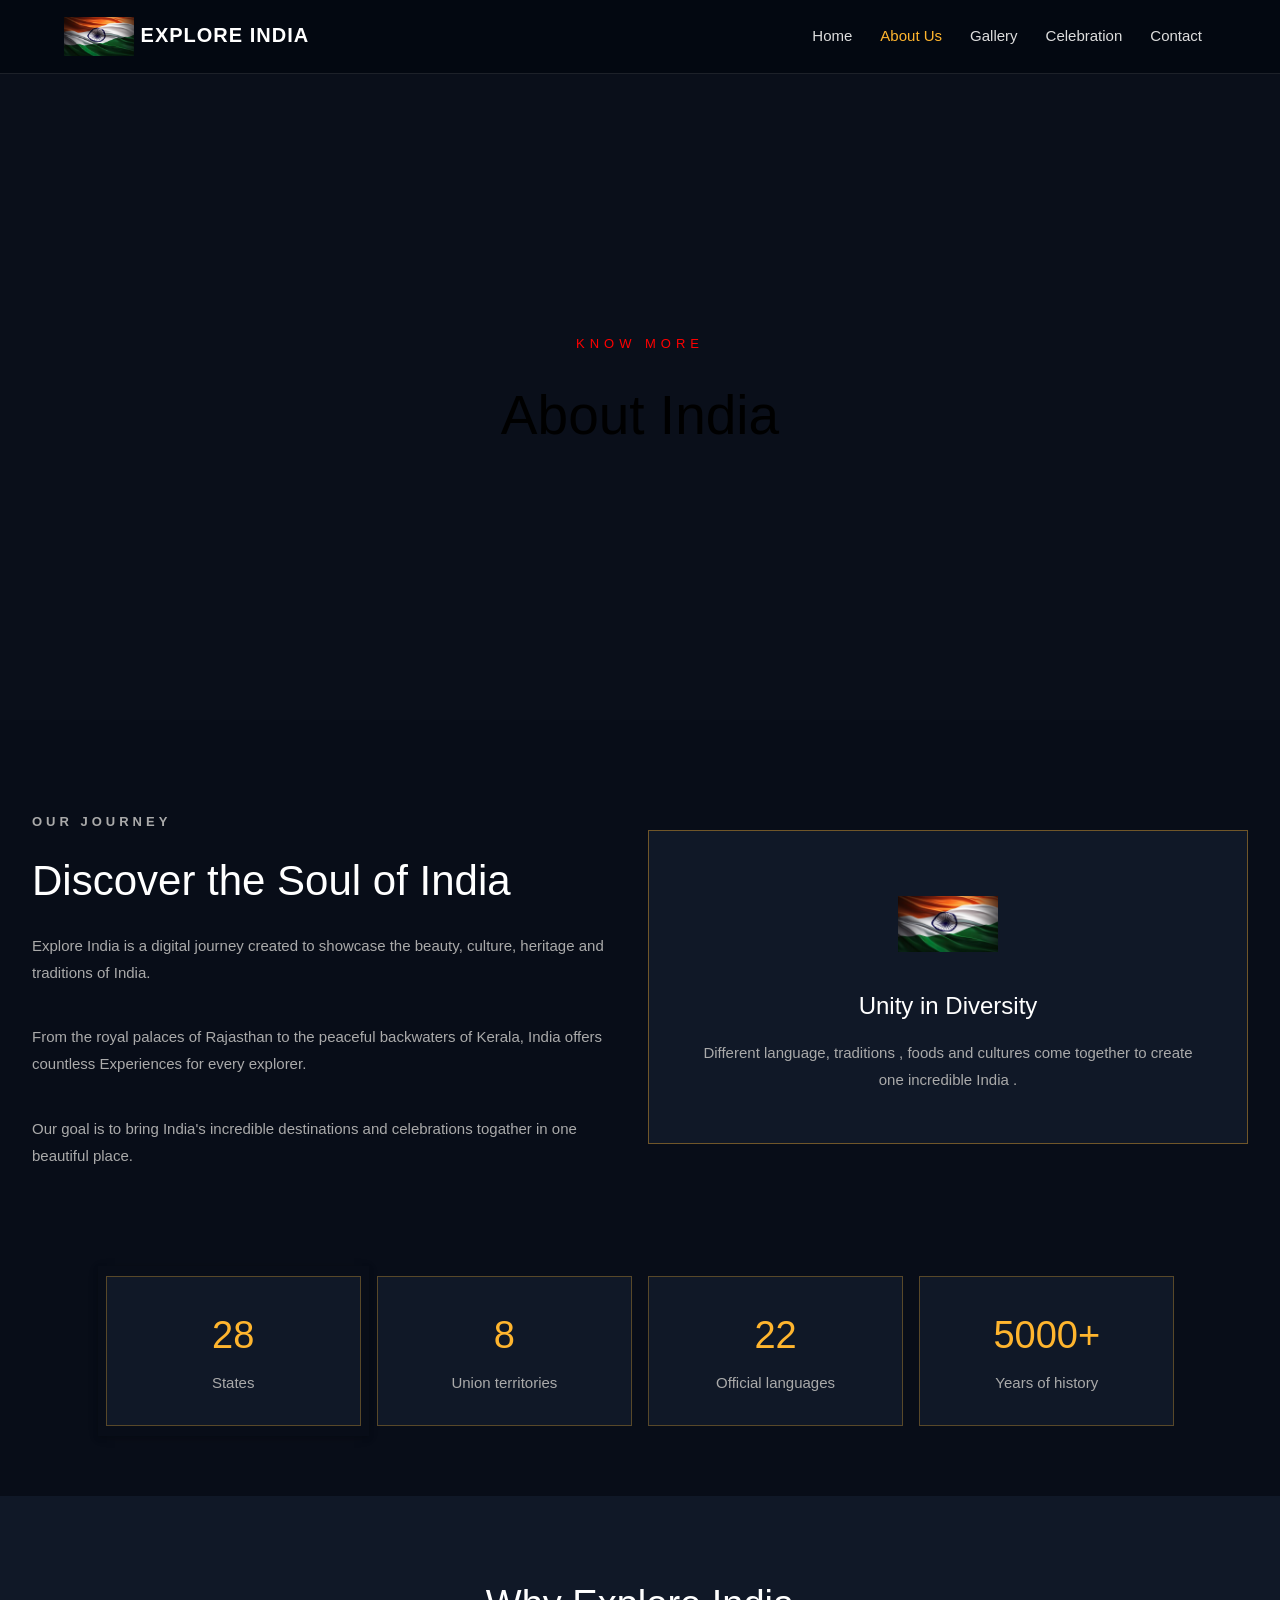
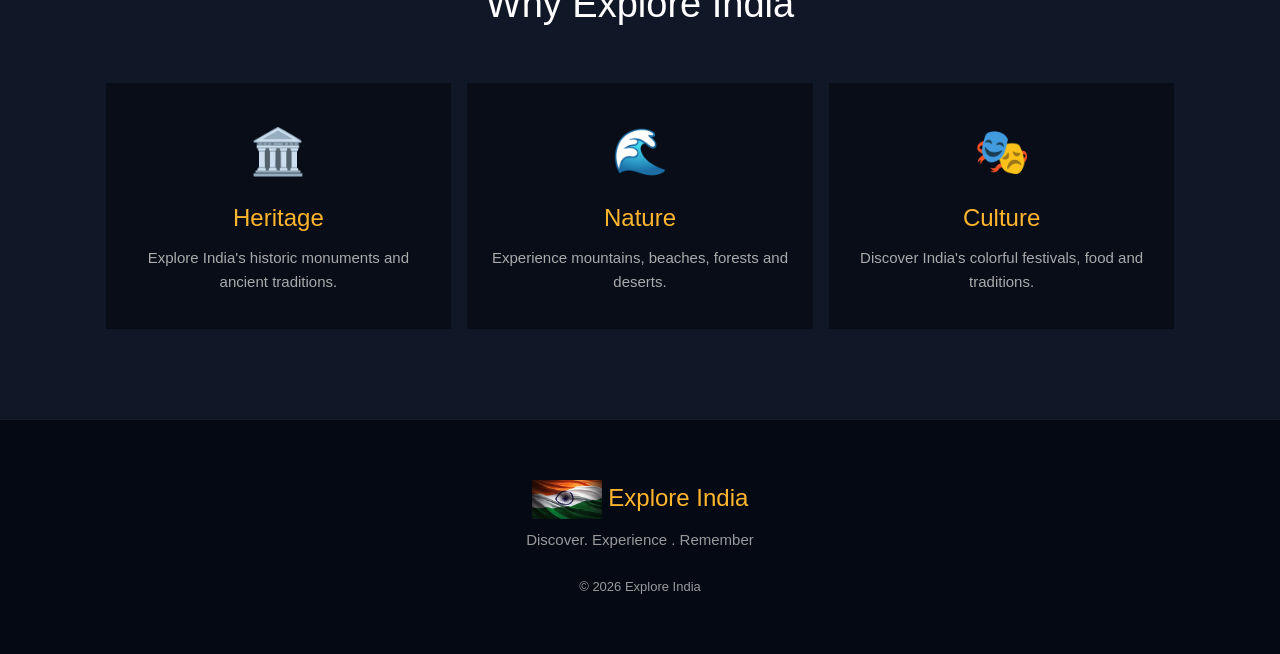
==== about.html @ f3ab79e9 "Add files via upload" ====
<!DOCTYPE html>
<html lang="en">
<head>
    <meta charset="UTF-8">
    <meta name="viewport" content="width=device-width, initial-scale=1.0">
    <title>Explore India</title>
    <link rel="stylesheet" href="style.css">
    <link rel="stylesheet" href="W3.css">
</head>


<body>

          <!---NAVBAR-->

          <nav class="navbar">
             <div class="logo"><img src=flag.jpg width="70px"> EXPLORE INDIA </div>

             <div class="nav-links">
                 <a href="index.html">Home</a>
                  <a href="about.html" class="active">About Us</a>
                   <a href="gallery.html">Gallery</a>
                    <a href="celebration.html">Celebration</a>
                     <a href="contact.html">Contact</a>
             </div>

        </nav>
        
           <!---PAGE-HEADER-->

           <section class="page-header">

            <video autoplay muted loop playsinline class="bg-video">
                <source src="https://res.cloudinary.com/nxivxf77/video/upload/v1793941338/tajmahal2.mp4">
            
            </video>

            <div class="header-overlay"></div>

            <p>
                KNOW MORE
            </p>

            <h1>
                About India
            </h1>
           </section>
           <br>
           <br>
           <br>
           <br>

           <!----ABOUT-->

<section class="about-section w3-container">
        <div class="w3-row-padding">
            <div class="w3-half">
                <p class="section-small">
                    OUR JOURNEY 
                           </p>
                        
                       <h2>
                        Discover the Soul of India
                       </h2>    

                       <p>
                        Explore India is a digital journey created to 
                        showcase the beauty, culture, heritage and
                        traditions of India.  
                       </p><br>

                       <p>
                        From the royal palaces of Rajasthan to the 
                        peaceful backwaters of Kerala, India offers 
                        countless Experiences for every explorer.
                       </p><br>
                           

                       <p>
                        Our goal is to bring India's incredible 
                        destinations and celebrations togather in 
                        one beautiful place. 
                       </p><br>


            </div>


            <div class="w3-half">

                <div class="about-box">

                    <div class="about-icon"></div>
               

                <h3>
                   <img src=flag.jpg width="100px"><br><br>
                    Unity in Diversity
                </h3>

                <p>
                    Different language, traditions , foods
                    and cultures come together to create
                    one incredible India . 
                </p>
            </div>
        </div>
     </div>
</section>



                     <!--statistics-->

<section class="stats-section">

    <div class="w3-row-padding">

        <div class="w3-quarter w3-card">

            <div class="stat-card">
                <h3>28</h3>
                <p>States</p>
            </div>
        </div>

        <div class="w3-quarter">

            <div class="stat-card">
                <h3>8</h3>
                <p>Union territories</p>
             </div>
            </div>
            
         <div class="w3-quarter">
            
            <div class="stat-card">
                <h3>22</h3>
                <p>Official languages</p>
             </div>
           </div>
           
           <div class="w3-quarter">

            <div class="stat-card">
                <h3>5000+</h3>
                <p>Years of history</p>
             </div>
                </div>
                   </div>
</section>

                   <!---FEATURES-->
    


     <section class="features">

        <h2>
            Why Explore India
        </h2>
  
         <div class="w3-row-padding">

            <div class="w3-third">

                <div class="feature-card">

                    <span> 🏛️ </span>

                    <h3>
						 Heritage
                    </h3>

                    <p>
                        Explore India's historic monuments 
                        and ancient traditions.
                    </p>
                </div>
            </div>

            <div class="w3-third">
                <div class="feature-card">

                    <span>🌊 </span>

                    <h3>
                        Nature
                    </h3>

                    <p>
                        Experience mountains, beaches,
                        forests and deserts.
                    </p>
                </div>
            </div>


            <div class="w3-third">

                <div class="feature-card">

                    <span> 🎭 </span>

                    <h3>
                        Culture
                    </h3>

                    <p>
                        Discover India's colorful festivals, 
                        food and traditions.
                    </p>
                </div>
            </div>
         </div>


     </section>

        <!---FOOTER-->

        <footer>

            <h3><img src=flag.jpg width="70px">
                 Explore India </h3>

            <p>
                Discover. Experience . Remember
            </p>

             <p class="copyright">
                    © 2026 Explore India
                  </p>
        </footer>

</body>
</html>
---- style.css ----
-* { 
    box-sizing: border-box; 
} 
 
html { 
    scroll-behavior: smooth; 
} 
 
body { 
    margin: 0; 
    font-family: Arial, sans-serif; 
    background: #080d18; 
    color: white; 
} 
 
 
/* ========================= 
   NAVBAR 
========================= */ 
 
.navbar { 
    position: fixed; 
    top: 0; 
    left: 0; 
    width: 100%; 
    z-index: 9999; 
 
    min-height: 70px; 
    background: rgba(4, 9, 18, 0.98); 
    display: flex; 
    align-items: center; 
    justify-content: space-between; 
    padding: 0 5%; 
    border-bottom: 1px solid rgba(255,255,255,0.1); 
} 
 
body { 
    padding-top: 70px; 
} 
 
.logo { 
    font-size: 20px; 
    font-weight: bold; 
    letter-spacing: 1px; 
} 
 
.nav-links { 
    display: flex; 
    flex-wrap: wrap; 
    overflow-x: auto; 
} 
 
.nav-links a { 
    color: #ddd; 
    text-decoration: none; 
    padding: 25px 14px; 
    white-space: nowrap; 
    transition: 0.3s; 
} 
 
.nav-links a:hover, 
.nav-links a.active { 
    color: #ffb52e; 
} 
 
 
/* ========================= 
   HERO 
========================= */ 
 
.hero { 
    min-height: 650px; 
 
    display: flex; 
    align-items: center; 
 
    padding: 60px 8%; 
 
    position: relative; 
    overflow: hidden; 
} 
 
.bg-video { 
    position: absolute; 
    top: 0; 
    left: 0; 
    width: 100%; 
    height: 100%; 
    object-fit: cover; 
    z-index: 0; 
} 
 
.video-overlay { 
    position: absolute; 
    inset: 0; 
    background: 
    linear-gradient( 
        90deg, 
        rgba(0,0,0,0.6), 
        rgba(0,0,0,0.6), 
        rgba(0,0,0,0.6) 
    ); 
    z-index: 1; 
} 
 
.hero-content { 
    max-width: 650px; 
    position: relative; 
    z-index: 2; 
} 
 
.small-title, 
.section-small { 
    color: #ffb52e; 
    letter-spacing: 4px; 
    font-size: 13px; 
    font-weight: bold; 
    margin: 0 0 10px; 
} 
 
.hero h1 { 
    font-size: 80px; 
    line-height: 0.9; 
    margin: 20px 0 25px; 
    letter-spacing: 5px; 
    text-shadow: 2px 2px 8px rgba(0,0,0,0.9); 
} 
 
.hero h1 span { 
    color: #ffb52e; 
} 
 
.hero-content > p:not(.small-title) { 
    color: #eee; 
    font-size: 18px; 
    line-height: 1.7; 
    margin: 0 0 10px; 
    text-shadow: 1px 1px 5px rgba(0,0,0,0.9); 
} 
 
.explore-btn { 
    display: inline-block; 
    margin-top: 20px; 
    padding: 15px 28px; 
    background: #ffb52e; 
    color: #111; 
    text-decoration: none; 
    font-weight: bold; 
    transition: 0.3s; 
} 
 
.explore-btn:hover { 
    background: white; 
    transform: translateY(-3px); 
} 
 
 
/* ========================= 
   INTRO 
========================= */ 
 
.intro { 
    text-align: center; 
    padding: 90px 10% 50px; 
} 
 
.intro h2 { 
    font-size: 42px; 
    margin: 15px 0 20px; 
} 
 
.intro-text { 
    max-width: 700px; 
    margin: 0 auto; 
    color: #aaa; 
    line-height: 1.8; 
} 
 
 
/* ========================= 
   INTRO HIGHLIGHTS 
========================= */ 
 
.intro-highlights { 
    display: flex; 
    justify-content: center; 
    gap: 40px; 
    margin-top: 40px; 
    flex-wrap: wrap; 
} 
 
.intro-item { 
    text-align: center; 
} 
 
.intro-item span { 
    font-size: 36px; 
    display: block; 
    margin-bottom: 8px; 
} 
 
.intro-item h4 { 
    margin: 0; 
    color: #ffb52e; 
    font-size: 16px; 
    letter-spacing: 1px; 
} 
 
 
/* ========================= 
   HOME CARDS 
========================= */ 
 
.destination-section { 
    padding: 20px 6% 80px; 
} 
 
.place-card { 
    height: 350px; 
    margin: 15px 0; 
 
    display: flex; 
    align-items: flex-end; 
 
    padding: 25px; 
 
    position: relative; 
    overflow: hidden; 
} 
 
.card-video { 
    position: absolute; 
    top: 0; 
    left: 0; 
    width: 100%; 
    height: 100%; 
    object-fit: cover; 
    z-index: 0; 
} 
 
.place-card::after { 
    content: ""; 
 
    position: absolute; 
    inset: 0; 
 
    background: 
    linear-gradient( 
        transparent, 
        rgba(0,0,0,0.6) 
    ); 
 
    z-index: 1; 
} 
 
.place-card > div { 
    position: relative; 
    z-index: 2; 
} 
 
.place-card h3 { 
    font-size: 30px; 
    margin: 0; 
} 
 
.place-card p { 
    color: #ddd; 
    margin: 5px 0 0; 
} 
 
 
/* HOME VIDEOS */ 
 
 
/* ========================= 
   QUOTE 
========================= */ 
 
.quote-section { 
    padding: 100px 20px; 
    text-align: center; 
    background: #111827; 
} 
 
.quote-section h2 { 
    font-size: 32px; 
    line-height: 1.5; 
    margin: 0; 
} 
 
 
/* ========================= 
   PAGE HEADER 
========================= */ 
 
.page-header { 
    min-height: 650px; 
 
    display: flex; 
    flex-direction: column; 
    justify-content: center; 
    align-items: center; 
 
    text-align: center; 
 
    position: relative; 
    overflow: hidden; 
 
    background: #0a0f1a; 
} 
 
.page-header .bg-video { 
    position: absolute; 
    top: 0; 
    left: 0; 
    width: 100%; 
    height: 100%; 
    object-fit: cover; 
    z-index: 0; 
} 
 
.page-header .header-overlay { 
    position: absolute; 
    inset: 0; 
    background: 
    linear-gradient( 
        rgba(0,0,0,0.6), 
        rgba(0,0,0,0.6),  
    ); 
    z-index: 1; 
} 
 
.page-header p, 
.page-header h1 { 
    position: relative; 
    z-index: 2; 
} 
 
.page-header p { 
    color:red; 
    letter-spacing: 5px; 
    font-size: 13px; 
    margin: 0 0 10px; 
} 
 
.page-header h1 { 
    font-size: 55px; 
    margin: 10px 0 0; 
    color:black; 
} 
 
 
/* ========================= 
   ABOUT 
========================= */ 
 
.about-section { 
    padding: 90px 8%; 
} 
 
.about-section h2 { 
    font-size: 42px; 
    margin: 15px 0 20px; 
} 
 
.about-section p { 
    color: #aaa; 
    line-height: 1.8; 
    margin: 0 0 15px; 
} 
 
.about-box { 
    padding: 50px; 
    margin: 20px 0; 
    text-align: center; 
 
    border: 1px solid rgba(255,181,46,0.4); 
    background:#101827 ;
    
    font: size 16px;
   
} 
 
.about-icon { 
    font-size: 70px; 
    margin-bottom: 15px; 
} 
 
.about-box h3 { 
    margin: 0 0 15px; 
} 
 
.about-box p { 
    margin: 0; 
} 
 
.features { 
    background: #101827; 
    padding: 80px 7%; 
    text-align: center; 
} 
 
.features h2 { 
    font-size: 38px; 
    margin: 0 0 40px; 
} 
 
.feature-card { 
    padding: 35px 20px; 
    margin: 10px 0; 
 
    background: #080d18; 
 
    min-height: 220px; 
} 
 
.feature-card span { 
    font-size: 45px; 
} 
 
.feature-card h3 { 
    color: #ffb52e; 
    margin: 15px 0 10px; 
} 
 
.feature-card p { 
    color: #aaa; 
    line-height: 1.6; 
    margin: 0; 
} 
 
 
/* ========================= 
   GALLERY 
========================= */ 
 
.gallery-section { 
    padding: 70px 7%;
} 
 
.gallery-title { 
    text-align: center; 
    font-size: 42px; 
    margin-bottom: 40px; 
} 
 
.center { 
    text-align: center; 
} 
 
.gallery-card { 
    height: 340px; 
 
    margin: 15px 20px+; 
 
    position: relative; 
 
    display: flex; 
    align-items: flex-end; 
 
    padding: 25px; 
 
    overflow: hidden; 
 
    transition: 0.4s; 
} 
 
.gallery-card:hover { 
    transform: translateY(-8px); 
} 
 
.card-video { 
    position: absolute; 
    top: 0; 
    left: 0; 
    width: 100%; 
    height: 100%; 
    object-fit: cover; 
    z-index: 0; 
} 
 
.gallery-card::after { 
    content: ""; 
 
    position: absolute; 
    inset: 0; 
 
    background: 
    linear-gradient( 
        transparent 35%, 
        rgba(0,0,0,0.9) 
    ); 
 
    z-index: 1; 
} 
 
.gallery-card:hover::after { 
    background: 
    linear-gradient( 
        transparent 20%, 
        rgba(0,0,0,0.95) 
    ); 
} 
 
.gallery-text { 
    position: relative; 
    z-index: 2; 
} 
 
.gallery-text h2 { 
    margin: 0; 
    font-size: 25px; 
} 
 
.gallery-text p { 
    color: #ddd; 
    margin: 5px 0 0; 
} 
 
 
/* ========================= 
   CELEBRATION 
========================= */ 
 
.celebration-header { 
    position: relative; 
    overflow: hidden; 
} 
 
.celebration-header .bg-video { 
    position: absolute; 
    top: 0; 
    left: 0; 
    width: 100%; 
    height: 100%; 
    object-fit: cover; 
    z-index: 0; 
} 
 
.festival-intro { 
    text-align: center; 
    padding: 80px 20px 40px; 
} 
 
.festival-intro h2 { 
    font-size: 42px; 
} 
 
.festival-intro > p:last-child { 
    color: #aaa; 
    max-width: 600px; 
    margin: 15px auto 0; 
} 
 
.festival-gallery { 
    padding: 20px 7% 80px; 
} 
 
.festival-image { 
    height: 350px; 
 
    margin: 15px 0; 
 
    display: flex; 
    align-items: flex-end; 
 
    padding: 25px; 
 
    position: relative; 
 
    overflow: hidden; 
 
    transition: 0.4s; 
} 
 
.festival-image:hover { 
    transform: translateY(-8px); 
} 
 
.festival-image .card-video { 
    position: absolute; 
    top: 0; 
    left: 0; 
    width: 100%; 
    height: 100%; 
    object-fit: cover; 
    z-index: 0; 
} 
 
.festival-image::after { 
    content: ""; 
 
    position: absolute; 
    inset: 0; 
 
    background: 
    linear-gradient( 
        transparent 25%, 
        rgba(0,0,0,0.92) 
    ); 
 
    z-index: 1; 
} 
 
.festival-image:hover::after { 
    background: 
    linear-gradient( 
        transparent 10%, 
        rgba(0,0,0,0.95) 
    ); 
} 
 
.festival-image > div { 
    position: relative; 
    z-index: 2; 
} 
 
.festival-image h3 { 
    font-size: 27px; 
    margin: 0; 
} 
 
.festival-image p { 
    color: #ddd; 
    margin: 5px 0 0; 
} 
 
/* ========================= 
   CONTACT 
========================= */ 
 
.contact-section { 
    padding: 90px 8%; 
} 
 
.contact-section h2 { 
    font-size: 42px; 
    margin: 15px 0 20px; 
} 
 
.contact-info p { 
    color: #aaa; 
    line-height: 1.7; 
    margin: 0 0 15px; 
} 
 
.contact-item { 
    margin-top: 30px; 
} 
 
.contact-item strong { 
    color: #ffb52e; 
} 
 
.contact-form { 
    background: #101827; 
    padding: 35px; 
    margin-top: 20px; 
} 
 
.contact-form h3 { 
    font-size: 28px; 
    margin: 0 0 10px; 
} 
 
.contact-form label { 
    display: block; 
    margin-top: 20px; 
    margin-bottom: 7px; 
} 
 
.contact-form input, 
.contact-form textarea { 
    background: #080d18; 
    color: white; 
    border: 1px solid #334155; 
    padding: 14px; 
    width: 100%; 
} 
 
.contact-form textarea { 
    height: 130px; 
    resize: none; 
} 
 
.contact-form input:focus, 
.contact-form textarea:focus { 
    border-color: #ffb52e; 
    outline: none; 
} 
 
.send-btn { 
    margin-top: 25px; 
    padding: 14px 25px; 
 
    background: #ffb52e; 
 
    border: none; 
 
    font-weight: bold; 
 
    cursor: pointer; 
 
    transition: 0.3s; 
} 
 
.send-btn:hover { 
    background: white; 
    transform: translateY(-3px); 
} 
 
 
/* ========================= 
   STATISTICS 
========================= */ 
 
.stats-section { 
    padding: 60px 7%; 
    text-align: center; 
    background: #080d18; 
} 
 
.stat-card { 
    padding: 30px 15px; 
    margin: 10px 0; 
    background: #101827; 
    border: 1px solid rgba(255, 181, 46, 0.3); 
    min-height: 140px; 
} 
 
.stat-card h3 { 
    font-size: 38px; 
    color: #ffb52e; 
    margin: 0; 
} 
 
.stat-card p { 
    color: #aaa; 
    margin: 8px 0 0; 
} 
 
 
 
 
/* ========================= 
   VIDEO 
========================= */ 
 
.video-section { 
    padding: 80px 7%; 
    text-align: center; 
    background: #101827; 
} 
 
.video-section h2 { 
    font-size: 42px; 
    margin: 15px 0 30px; 
} 
 
.india-video { 
    display: block; 
    width: 100%; 
    max-width: 1000px; 
    height: auto; 
    margin: 0 auto; 
    background: #050914; 
    border: 1px solid rgba(255,181,46,0.35); 
} 
 
 
/* ========================= 
   FOOTER 
========================= */ 
 
footer { 
    text-align: center; 
 
    padding: 50px 20px; 
 
    background: #050914; 
 
    border-top: 1px solid rgba(255,255,255,0.08); 
} 
 
footer h3 { 
    color: #ffb52e; 
} 
 
footer p { 
    color: #999; 
    margin: 8px 0; 
} 
 
.copyright { 
    font-size: 13px; 
    margin-top: 25px; 
} 
 
 
/* ========================= 
   MOBILE 
========================= */ 
 
@media screen and (max-width: 700px) { 
 
    body { 
        padding-top: 120px; 
    } 
 
    .w3-quarter { 
        width: 100%; 
    } 
 
    .navbar { 
        display: flex; 
        flex-direction: column; 
        align-items: center; 
        padding: 15px 10px; 
    } 
 
    .logo { 
        text-align: center; 
        padding-bottom: 10px; 
    } 
 
    .nav-links { 
        justify-content: center; 
        width: 100%; 
        gap: 5px; 
    } 
 
    .nav-links a { 
        padding: 10px 10px; 
        font-size: 13px; 
    } 
 
    .hero { 
        min-height: 550px; 
        padding: 40px 7%; 
    } 
 
    .hero h1 { 
        font-size: 50px; 
    } 
 
    .hero-content > p:not(.small-title) { 
        font-size: 16px; 
    } 
 
    .page-header h1 { 
        font-size: 38px; 
    } 
 
    .intro h2, 
    .about-section h2, 
    .contact-section h2, 
    .festival-intro h2, 
    .gallery-title { 
        font-size: 30px; 
    } 
 
    .contact-form { 
        margin-top: 40px; 
    } 
 
    .stat-card h3 { 
        font-size: 32px; 
    } 
 
    .intro-highlights { 
        gap: 25px; 
    } 
 
    .quote-section h2 { 
        font-size: 22px; 
    } 
 
    .culture-banner h2 { 
        font-size: 28px; 
    } 
 
    .place-card, 
    .gallery-card, 
    .festival-image { 
        height: 280px; 
    } 
 
    .about-box { 
        padding: 30px 20px; 
    } 
 
    .about-section, 
    .contact-section { 
        padding: 60px 5%; 
    } 
 
}
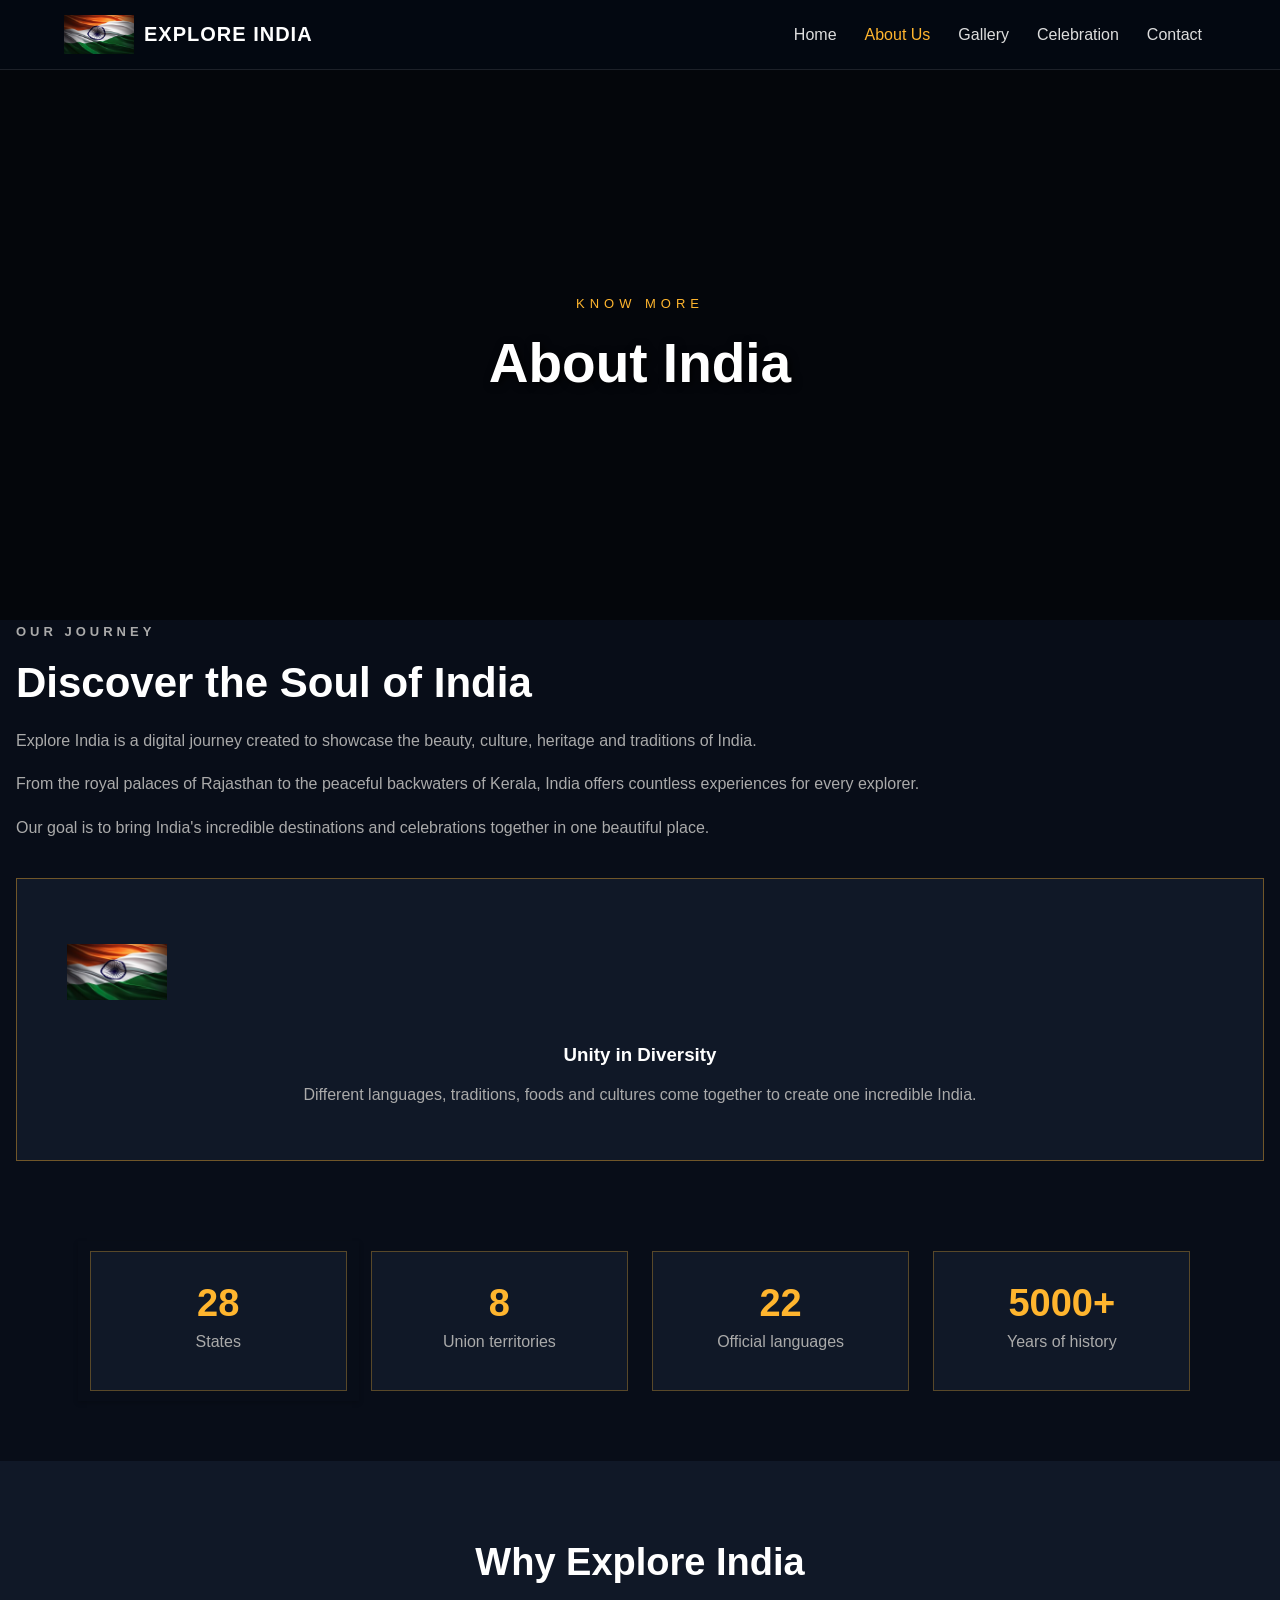
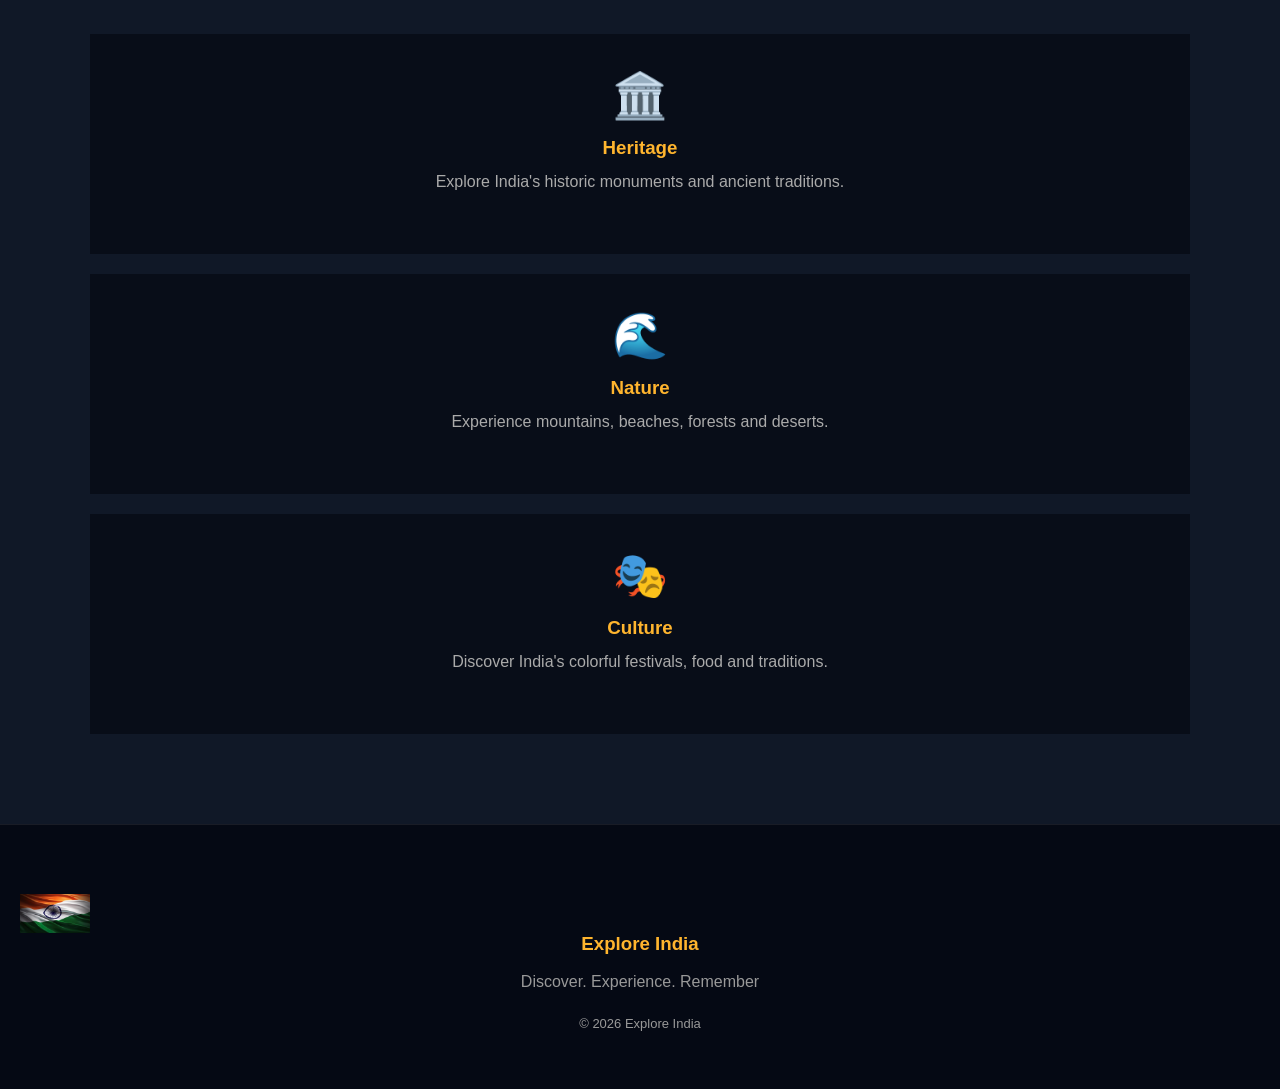
==== commit 0c4cb9d4: "Fix responsive gallery/celebration layout, normalize stylesheet casing, and correct broken contact m" ====
--- a/about.html
+++ b/about.html
@@ -1,237 +1,129 @@
- <!DOCTYPE html>
-<html lang="en">
-<head>
-    <meta charset="UTF-8">
-    <meta name="viewport" content="width=device-width, initial-scale=1.0">
-    <title>Explore India</title>
-    <link rel="stylesheet" href="style.css">
-    <link rel="stylesheet" href="W3.css">
-</head>
-
-
-<body>
-
-          <!---NAVBAR-->
-
-          <nav class="navbar">
-             <div class="logo"><img src=flag.jpg width="70px"> EXPLORE INDIA </div>
-
-             <div class="nav-links">
-                 <a href="index.html">Home</a>
-                  <a href="about.html" class="active">About Us</a>
-                   <a href="gallery.html">Gallery</a>
-                    <a href="celebration.html">Celebration</a>
-                     <a href="contact.html">Contact</a>
-             </div>
-
-        </nav>
-        
-           <!---PAGE-HEADER-->
-
-           <section class="page-header">
-
-            <video autoplay muted loop playsinline class="bg-video">
-                <source src="https://res.cloudinary.com/nxivxf77/video/upload/v1793941338/tajmahal2.mp4">
-            
-            </video>
-
-            <div class="header-overlay"></div>
-
-            <p>
-                KNOW MORE
-            </p>
-
-            <h1>
-                About India
-            </h1>
-           </section>
-           <br>
-           <br>
-           <br>
-           <br>
-
-           <!----ABOUT-->
-
-<section class="about-section w3-container">
-        <div class="w3-row-padding">
-            <div class="w3-half">
-                <p class="section-small">
-                    OUR JOURNEY 
-                           </p>
-                        
-                       <h2>
-                        Discover the Soul of India
-                       </h2>    
-
-                       <p>
-                        Explore India is a digital journey created to 
-                        showcase the beauty, culture, heritage and
-                        traditions of India.  
-                       </p><br>
-
-                       <p>
-                        From the royal palaces of Rajasthan to the 
-                        peaceful backwaters of Kerala, India offers 
-                        countless Experiences for every explorer.
-                       </p><br>
-                           
-
-                       <p>
-                        Our goal is to bring India's incredible 
-                        destinations and celebrations togather in 
-                        one beautiful place. 
-                       </p><br>
-
-
-            </div>
-
-
-            <div class="w3-half">
-
-                <div class="about-box">
-
-                    <div class="about-icon"></div>
-               
-
-                <h3>
-                   <img src=flag.jpg width="100px"><br><br>
-                    Unity in Diversity
-                </h3>
-
-                <p>
-                    Different language, traditions , foods
-                    and cultures come together to create
-                    one incredible India . 
-                </p>
-            </div>
-        </div>
-     </div>
-</section>
-
-
-
-                     <!--statistics-->
-
-<section class="stats-section">
-
-    <div class="w3-row-padding">
-
-        <div class="w3-quarter w3-card">
-
-            <div class="stat-card">
-                <h3>28</h3>
-                <p>States</p>
-            </div>
-        </div>
-
-        <div class="w3-quarter">
-
-            <div class="stat-card">
-                <h3>8</h3>
-                <p>Union territories</p>
-             </div>
-            </div>
-            
-         <div class="w3-quarter">
-            
-            <div class="stat-card">
-                <h3>22</h3>
-                <p>Official languages</p>
-             </div>
-           </div>
-           
-           <div class="w3-quarter">
-
-            <div class="stat-card">
-                <h3>5000+</h3>
-                <p>Years of history</p>
-             </div>
-                </div>
-                   </div>
-</section>
-
-                   <!---FEATURES-->
-    
-
-
-     <section class="features">
-
-        <h2>
-            Why Explore India
-        </h2>
-  
-         <div class="w3-row-padding">
-
-            <div class="w3-third">
-
-                <div class="feature-card">
-
-                    <span> 🏛️ </span>
-
-                    <h3>
-						 Heritage
-                    </h3>
-
-                    <p>
-                        Explore India's historic monuments 
-                        and ancient traditions.
-                    </p>
-                </div>
-            </div>
-
-            <div class="w3-third">
-                <div class="feature-card">
-
-                    <span>🌊 </span>
-
-                    <h3>
-                        Nature
-                    </h3>
-
-                    <p>
-                        Experience mountains, beaches,
-                        forests and deserts.
-                    </p>
-                </div>
-            </div>
-
-
-            <div class="w3-third">
-
-                <div class="feature-card">
-
-                    <span> 🎭 </span>
-
-                    <h3>
-                        Culture
-                    </h3>
-
-                    <p>
-                        Discover India's colorful festivals, 
-                        food and traditions.
-                    </p>
-                </div>
-            </div>
-         </div>
-
-
-     </section>
-
-        <!---FOOTER-->
-
-        <footer>
-
-            <h3><img src=flag.jpg width="70px">
-                 Explore India </h3>
-
-            <p>
-                Discover. Experience . Remember
-            </p>
-
-             <p class="copyright">
-                    © 2026 Explore India
-                  </p>
-        </footer>
-
-</body>
-</html>+<!DOCTYPE html>
+<html lang="en">
+<head>
+    <meta charset="UTF-8">
+    <meta name="viewport" content="width=device-width, initial-scale=1.0">
+    <title>Explore India</title>
+    <link rel="stylesheet" href="style.css">
+    <link rel="stylesheet" href="w3.css">
+</head>
+
+<body>
+    <nav class="navbar">
+        <div class="logo"><img src="flag.jpg" width="70px" alt="Explore India flag"> EXPLORE INDIA </div>
+
+        <div class="nav-links">
+            <a href="index.html">Home</a>
+            <a href="about.html" class="active">About Us</a>
+            <a href="gallery.html">Gallery</a>
+            <a href="celebration.html">Celebration</a>
+            <a href="contact.html">Contact</a>
+        </div>
+    </nav>
+
+    <section class="page-header">
+        <video autoplay muted loop playsinline class="bg-video">
+            <source src="https://res.cloudinary.com/nxivxf77/video/upload/v1793941338/tajmahal2.mp4">
+        </video>
+
+        <div class="header-overlay"></div>
+
+        <p>KNOW MORE</p>
+        <h1>About India</h1>
+    </section>
+
+    <section class="about-section w3-container">
+        <div class="w3-row-padding">
+            <div class="w3-half">
+                <p class="section-small">OUR JOURNEY</p>
+                <h2>Discover the Soul of India</h2>
+
+                <p>Explore India is a digital journey created to showcase the beauty, culture, heritage and traditions of India.</p>
+                <p>From the royal palaces of Rajasthan to the peaceful backwaters of Kerala, India offers countless experiences for every explorer.</p>
+                <p>Our goal is to bring India's incredible destinations and celebrations together in one beautiful place.</p>
+            </div>
+
+            <div class="w3-half">
+                <div class="about-box">
+                    <div class="about-icon"></div>
+                    <h3>
+                        <img src="flag.jpg" width="100px" alt="India flag"><br><br>
+                        Unity in Diversity
+                    </h3>
+                    <p>
+                        Different languages, traditions, foods and cultures come together to create one incredible India.
+                    </p>
+                </div>
+            </div>
+        </div>
+    </section>
+
+    <section class="stats-section">
+        <div class="w3-row-padding">
+            <div class="w3-quarter w3-card">
+                <div class="stat-card">
+                    <h3>28</h3>
+                    <p>States</p>
+                </div>
+            </div>
+
+            <div class="w3-quarter">
+                <div class="stat-card">
+                    <h3>8</h3>
+                    <p>Union territories</p>
+                </div>
+            </div>
+
+            <div class="w3-quarter">
+                <div class="stat-card">
+                    <h3>22</h3>
+                    <p>Official languages</p>
+                </div>
+            </div>
+
+            <div class="w3-quarter">
+                <div class="stat-card">
+                    <h3>5000+</h3>
+                    <p>Years of history</p>
+                </div>
+            </div>
+        </div>
+    </section>
+
+    <section class="features">
+        <h2>Why Explore India</h2>
+
+        <div class="w3-row-padding">
+            <div class="w3-third">
+                <div class="feature-card">
+                    <span>🏛️</span>
+                    <h3>Heritage</h3>
+                    <p>Explore India's historic monuments and ancient traditions.</p>
+                </div>
+            </div>
+
+            <div class="w3-third">
+                <div class="feature-card">
+                    <span>🌊</span>
+                    <h3>Nature</h3>
+                    <p>Experience mountains, beaches, forests and deserts.</p>
+                </div>
+            </div>
+
+            <div class="w3-third">
+                <div class="feature-card">
+                    <span>🎭</span>
+                    <h3>Culture</h3>
+                    <p>Discover India's colorful festivals, food and traditions.</p>
+                </div>
+            </div>
+        </div>
+    </section>
+
+    <footer>
+        <h3><img src="flag.jpg" width="70px" alt="Explore India flag"> Explore India </h3>
+        <p>Discover. Experience. Remember</p>
+        <p class="copyright">© 2026 Explore India</p>
+    </footer>
+</body>
+</html>
--- a/style.css
+++ b/style.css
@@ -1,897 +1,684 @@
--* { 
-    box-sizing: border-box; 
-} 
- 
-html { 
-    scroll-behavior: smooth; 
-} 
- 
-body { 
-    margin: 0; 
-    font-family: Arial, sans-serif; 
-    background: #080d18; 
-    color: white; 
-} 
- 
- 
-/* ========================= 
-   NAVBAR 
-========================= */ 
- 
-.navbar { 
-    position: fixed; 
-    top: 0; 
-    left: 0; 
-    width: 100%; 
-    z-index: 9999; 
- 
-    min-height: 70px; 
-    background: rgba(4, 9, 18, 0.98); 
-    display: flex; 
-    align-items: center; 
-    justify-content: space-between; 
-    padding: 0 5%; 
-    border-bottom: 1px solid rgba(255,255,255,0.1); 
-} 
- 
-body { 
-    padding-top: 70px; 
-} 
- 
-.logo { 
-    font-size: 20px; 
-    font-weight: bold; 
-    letter-spacing: 1px; 
-} 
- 
-.nav-links { 
-    display: flex; 
-    flex-wrap: wrap; 
-    overflow-x: auto; 
-} 
- 
-.nav-links a { 
-    color: #ddd; 
-    text-decoration: none; 
-    padding: 25px 14px; 
-    white-space: nowrap; 
-    transition: 0.3s; 
-} 
- 
-.nav-links a:hover, 
-.nav-links a.active { 
-    color: #ffb52e; 
-} 
- 
- 
-/* ========================= 
-   HERO 
-========================= */ 
- 
-.hero { 
-    min-height: 650px; 
- 
-    display: flex; 
-    align-items: center; 
- 
-    padding: 60px 8%; 
- 
-    position: relative; 
-    overflow: hidden; 
-} 
- 
-.bg-video { 
-    position: absolute; 
-    top: 0; 
-    left: 0; 
-    width: 100%; 
-    height: 100%; 
-    object-fit: cover; 
-    z-index: 0; 
-} 
- 
-.video-overlay { 
-    position: absolute; 
-    inset: 0; 
-    background: 
-    linear-gradient( 
-        90deg, 
-        rgba(0,0,0,0.6), 
-        rgba(0,0,0,0.6), 
-        rgba(0,0,0,0.6) 
-    ); 
-    z-index: 1; 
-} 
- 
-.hero-content { 
-    max-width: 650px; 
-    position: relative; 
-    z-index: 2; 
-} 
- 
-.small-title, 
-.section-small { 
-    color: #ffb52e; 
-    letter-spacing: 4px; 
-    font-size: 13px; 
-    font-weight: bold; 
-    margin: 0 0 10px; 
-} 
- 
-.hero h1 { 
-    font-size: 80px; 
-    line-height: 0.9; 
-    margin: 20px 0 25px; 
-    letter-spacing: 5px; 
-    text-shadow: 2px 2px 8px rgba(0,0,0,0.9); 
-} 
- 
-.hero h1 span { 
-    color: #ffb52e; 
-} 
- 
-.hero-content > p:not(.small-title) { 
-    color: #eee; 
-    font-size: 18px; 
-    line-height: 1.7; 
-    margin: 0 0 10px; 
-    text-shadow: 1px 1px 5px rgba(0,0,0,0.9); 
-} 
- 
-.explore-btn { 
-    display: inline-block; 
-    margin-top: 20px; 
-    padding: 15px 28px; 
-    background: #ffb52e; 
-    color: #111; 
-    text-decoration: none; 
-    font-weight: bold; 
-    transition: 0.3s; 
-} 
- 
-.explore-btn:hover { 
-    background: white; 
-    transform: translateY(-3px); 
-} 
- 
- 
-/* ========================= 
-   INTRO 
-========================= */ 
- 
-.intro { 
-    text-align: center; 
-    padding: 90px 10% 50px; 
-} 
- 
-.intro h2 { 
-    font-size: 42px; 
-    margin: 15px 0 20px; 
-} 
- 
-.intro-text { 
-    max-width: 700px; 
-    margin: 0 auto; 
-    color: #aaa; 
-    line-height: 1.8; 
-} 
- 
- 
-/* ========================= 
-   INTRO HIGHLIGHTS 
-========================= */ 
- 
-.intro-highlights { 
-    display: flex; 
-    justify-content: center; 
-    gap: 40px; 
-    margin-top: 40px; 
-    flex-wrap: wrap; 
-} 
- 
-.intro-item { 
-    text-align: center; 
-} 
- 
-.intro-item span { 
-    font-size: 36px; 
-    display: block; 
-    margin-bottom: 8px; 
-} 
- 
-.intro-item h4 { 
-    margin: 0; 
-    color: #ffb52e; 
-    font-size: 16px; 
-    letter-spacing: 1px; 
-} 
- 
- 
-/* ========================= 
-   HOME CARDS 
-========================= */ 
- 
-.destination-section { 
-    padding: 20px 6% 80px; 
-} 
- 
-.place-card { 
-    height: 350px; 
-    margin: 15px 0; 
- 
-    display: flex; 
-    align-items: flex-end; 
- 
-    padding: 25px; 
- 
-    position: relative; 
-    overflow: hidden; 
-} 
- 
-.card-video { 
-    position: absolute; 
-    top: 0; 
-    left: 0; 
-    width: 100%; 
-    height: 100%; 
-    object-fit: cover; 
-    z-index: 0; 
-} 
- 
-.place-card::after { 
-    content: ""; 
- 
-    position: absolute; 
-    inset: 0; 
- 
-    background: 
-    linear-gradient( 
-        transparent, 
-        rgba(0,0,0,0.6) 
-    ); 
- 
-    z-index: 1; 
-} 
- 
-.place-card > div { 
-    position: relative; 
-    z-index: 2; 
-} 
- 
-.place-card h3 { 
-    font-size: 30px; 
-    margin: 0; 
-} 
- 
-.place-card p { 
-    color: #ddd; 
-    margin: 5px 0 0; 
-} 
- 
- 
-/* HOME VIDEOS */ 
- 
- 
-/* ========================= 
-   QUOTE 
-========================= */ 
- 
-.quote-section { 
-    padding: 100px 20px; 
-    text-align: center; 
-    background: #111827; 
-} 
- 
-.quote-section h2 { 
-    font-size: 32px; 
-    line-height: 1.5; 
-    margin: 0; 
-} 
- 
- 
-/* ========================= 
-   PAGE HEADER 
-========================= */ 
- 
-.page-header { 
-    min-height: 650px; 
- 
-    display: flex; 
-    flex-direction: column; 
-    justify-content: center; 
-    align-items: center; 
- 
-    text-align: center; 
- 
-    position: relative; 
-    overflow: hidden; 
- 
-    background: #0a0f1a; 
-} 
- 
-.page-header .bg-video { 
-    position: absolute; 
-    top: 0; 
-    left: 0; 
-    width: 100%; 
-    height: 100%; 
-    object-fit: cover; 
-    z-index: 0; 
-} 
- 
-.page-header .header-overlay { 
-    position: absolute; 
-    inset: 0; 
-    background: 
-    linear-gradient( 
-        rgba(0,0,0,0.6), 
-        rgba(0,0,0,0.6),  
-    ); 
-    z-index: 1; 
-} 
- 
-.page-header p, 
-.page-header h1 { 
-    position: relative; 
-    z-index: 2; 
-} 
- 
-.page-header p { 
-    color:red; 
-    letter-spacing: 5px; 
-    font-size: 13px; 
-    margin: 0 0 10px; 
-} 
- 
-.page-header h1 { 
-    font-size: 55px; 
-    margin: 10px 0 0; 
-    color:black; 
-} 
- 
- 
-/* ========================= 
-   ABOUT 
-========================= */ 
- 
-.about-section { 
-    padding: 90px 8%; 
-} 
- 
-.about-section h2 { 
-    font-size: 42px; 
-    margin: 15px 0 20px; 
-} 
- 
-.about-section p { 
-    color: #aaa; 
-    line-height: 1.8; 
-    margin: 0 0 15px; 
-} 
- 
-.about-box { 
-    padding: 50px; 
-    margin: 20px 0; 
-    text-align: center; 
- 
-    border: 1px solid rgba(255,181,46,0.4); 
-    background:#101827 ;
-    
-    font: size 16px;
-   
-} 
- 
-.about-icon { 
-    font-size: 70px; 
-    margin-bottom: 15px; 
-} 
- 
-.about-box h3 { 
-    margin: 0 0 15px; 
-} 
- 
-.about-box p { 
-    margin: 0; 
-} 
- 
-.features { 
-    background: #101827; 
-    padding: 80px 7%; 
-    text-align: center; 
-} 
- 
-.features h2 { 
-    font-size: 38px; 
-    margin: 0 0 40px; 
-} 
- 
-.feature-card { 
-    padding: 35px 20px; 
-    margin: 10px 0; 
- 
-    background: #080d18; 
- 
-    min-height: 220px; 
-} 
- 
-.feature-card span { 
-    font-size: 45px; 
-} 
- 
-.feature-card h3 { 
-    color: #ffb52e; 
-    margin: 15px 0 10px; 
-} 
- 
-.feature-card p { 
-    color: #aaa; 
-    line-height: 1.6; 
-    margin: 0; 
-} 
- 
- 
-/* ========================= 
-   GALLERY 
-========================= */ 
- 
-.gallery-section { 
-    padding: 70px 7%;
-} 
- 
-.gallery-title { 
-    text-align: center; 
-    font-size: 42px; 
-    margin-bottom: 40px; 
-} 
- 
-.center { 
-    text-align: center; 
-} 
- 
-.gallery-card { 
-    height: 340px; 
- 
-    margin: 15px 20px+; 
- 
-    position: relative; 
- 
-    display: flex; 
-    align-items: flex-end; 
- 
-    padding: 25px; 
- 
-    overflow: hidden; 
- 
-    transition: 0.4s; 
-} 
- 
-.gallery-card:hover { 
-    transform: translateY(-8px); 
-} 
- 
-.card-video { 
-    position: absolute; 
-    top: 0; 
-    left: 0; 
-    width: 100%; 
-    height: 100%; 
-    object-fit: cover; 
-    z-index: 0; 
-} 
- 
-.gallery-card::after { 
-    content: ""; 
- 
-    position: absolute; 
-    inset: 0; 
- 
-    background: 
-    linear-gradient( 
-        transparent 35%, 
-        rgba(0,0,0,0.9) 
-    ); 
- 
-    z-index: 1; 
-} 
- 
-.gallery-card:hover::after { 
-    background: 
-    linear-gradient( 
-        transparent 20%, 
-        rgba(0,0,0,0.95) 
-    ); 
-} 
- 
-.gallery-text { 
-    position: relative; 
-    z-index: 2; 
-} 
- 
-.gallery-text h2 { 
-    margin: 0; 
-    font-size: 25px; 
-} 
- 
-.gallery-text p { 
-    color: #ddd; 
-    margin: 5px 0 0; 
-} 
- 
- 
-/* ========================= 
-   CELEBRATION 
-========================= */ 
- 
-.celebration-header { 
-    position: relative; 
-    overflow: hidden; 
-} 
- 
-.celebration-header .bg-video { 
-    position: absolute; 
-    top: 0; 
-    left: 0; 
-    width: 100%; 
-    height: 100%; 
-    object-fit: cover; 
-    z-index: 0; 
-} 
- 
-.festival-intro { 
-    text-align: center; 
-    padding: 80px 20px 40px; 
-} 
- 
-.festival-intro h2 { 
-    font-size: 42px; 
-} 
- 
-.festival-intro > p:last-child { 
-    color: #aaa; 
-    max-width: 600px; 
-    margin: 15px auto 0; 
-} 
- 
-.festival-gallery { 
-    padding: 20px 7% 80px; 
-} 
- 
-.festival-image { 
-    height: 350px; 
- 
-    margin: 15px 0; 
- 
-    display: flex; 
-    align-items: flex-end; 
- 
-    padding: 25px; 
- 
-    position: relative; 
- 
-    overflow: hidden; 
- 
-    transition: 0.4s; 
-} 
- 
-.festival-image:hover { 
-    transform: translateY(-8px); 
-} 
- 
-.festival-image .card-video { 
-    position: absolute; 
-    top: 0; 
-    left: 0; 
-    width: 100%; 
-    height: 100%; 
-    object-fit: cover; 
-    z-index: 0; 
-} 
- 
-.festival-image::after { 
-    content: ""; 
- 
-    position: absolute; 
-    inset: 0; 
- 
-    background: 
-    linear-gradient( 
-        transparent 25%, 
-        rgba(0,0,0,0.92) 
-    ); 
- 
-    z-index: 1; 
-} 
- 
-.festival-image:hover::after { 
-    background: 
-    linear-gradient( 
-        transparent 10%, 
-        rgba(0,0,0,0.95) 
-    ); 
-} 
- 
-.festival-image > div { 
-    position: relative; 
-    z-index: 2; 
-} 
- 
-.festival-image h3 { 
-    font-size: 27px; 
-    margin: 0; 
-} 
- 
-.festival-image p { 
-    color: #ddd; 
-    margin: 5px 0 0; 
-} 
- 
-/* ========================= 
-   CONTACT 
-========================= */ 
- 
-.contact-section { 
-    padding: 90px 8%; 
-} 
- 
-.contact-section h2 { 
-    font-size: 42px; 
-    margin: 15px 0 20px; 
-} 
- 
-.contact-info p { 
-    color: #aaa; 
-    line-height: 1.7; 
-    margin: 0 0 15px; 
-} 
- 
-.contact-item { 
-    margin-top: 30px; 
-} 
- 
-.contact-item strong { 
-    color: #ffb52e; 
-} 
- 
-.contact-form { 
-    background: #101827; 
-    padding: 35px; 
-    margin-top: 20px; 
-} 
- 
-.contact-form h3 { 
-    font-size: 28px; 
-    margin: 0 0 10px; 
-} 
- 
-.contact-form label { 
-    display: block; 
-    margin-top: 20px; 
-    margin-bottom: 7px; 
-} 
- 
-.contact-form input, 
-.contact-form textarea { 
-    background: #080d18; 
-    color: white; 
-    border: 1px solid #334155; 
-    padding: 14px; 
-    width: 100%; 
-} 
- 
-.contact-form textarea { 
-    height: 130px; 
-    resize: none; 
-} 
- 
-.contact-form input:focus, 
-.contact-form textarea:focus { 
-    border-color: #ffb52e; 
-    outline: none; 
-} 
- 
-.send-btn { 
-    margin-top: 25px; 
-    padding: 14px 25px; 
- 
-    background: #ffb52e; 
- 
-    border: none; 
- 
-    font-weight: bold; 
- 
-    cursor: pointer; 
- 
-    transition: 0.3s; 
-} 
- 
-.send-btn:hover { 
-    background: white; 
-    transform: translateY(-3px); 
-} 
- 
- 
-/* ========================= 
-   STATISTICS 
-========================= */ 
- 
-.stats-section { 
-    padding: 60px 7%; 
-    text-align: center; 
-    background: #080d18; 
-} 
- 
-.stat-card { 
-    padding: 30px 15px; 
-    margin: 10px 0; 
-    background: #101827; 
-    border: 1px solid rgba(255, 181, 46, 0.3); 
-    min-height: 140px; 
-} 
- 
-.stat-card h3 { 
-    font-size: 38px; 
-    color: #ffb52e; 
-    margin: 0; 
-} 
- 
-.stat-card p { 
-    color: #aaa; 
-    margin: 8px 0 0; 
-} 
- 
- 
- 
- 
-/* ========================= 
-   VIDEO 
-========================= */ 
- 
-.video-section { 
-    padding: 80px 7%; 
-    text-align: center; 
-    background: #101827; 
-} 
- 
-.video-section h2 { 
-    font-size: 42px; 
-    margin: 15px 0 30px; 
-} 
- 
-.india-video { 
-    display: block; 
-    width: 100%; 
-    max-width: 1000px; 
-    height: auto; 
-    margin: 0 auto; 
-    background: #050914; 
-    border: 1px solid rgba(255,181,46,0.35); 
-} 
- 
- 
-/* ========================= 
-   FOOTER 
-========================= */ 
- 
-footer { 
-    text-align: center; 
- 
-    padding: 50px 20px; 
- 
-    background: #050914; 
- 
-    border-top: 1px solid rgba(255,255,255,0.08); 
-} 
- 
-footer h3 { 
-    color: #ffb52e; 
-} 
- 
-footer p { 
-    color: #999; 
-    margin: 8px 0; 
-} 
- 
-.copyright { 
-    font-size: 13px; 
-    margin-top: 25px; 
-} 
- 
- 
-/* ========================= 
-   MOBILE 
-========================= */ 
- 
-@media screen and (max-width: 700px) { 
- 
-    body { 
-        padding-top: 120px; 
-    } 
- 
-    .w3-quarter { 
-        width: 100%; 
-    } 
- 
-    .navbar { 
-        display: flex; 
-        flex-direction: column; 
-        align-items: center; 
-        padding: 15px 10px; 
-    } 
- 
-    .logo { 
-        text-align: center; 
-        padding-bottom: 10px; 
-    } 
- 
-    .nav-links { 
-        justify-content: center; 
-        width: 100%; 
-        gap: 5px; 
-    } 
- 
-    .nav-links a { 
-        padding: 10px 10px; 
-        font-size: 13px; 
-    } 
- 
-    .hero { 
-        min-height: 550px; 
-        padding: 40px 7%; 
-    } 
- 
-    .hero h1 { 
-        font-size: 50px; 
-    } 
- 
-    .hero-content > p:not(.small-title) { 
-        font-size: 16px; 
-    } 
- 
-    .page-header h1 { 
-        font-size: 38px; 
-    } 
- 
-    .intro h2, 
-    .about-section h2, 
-    .contact-section h2, 
-    .festival-intro h2, 
-    .gallery-title { 
-        font-size: 30px; 
-    } 
- 
-    .contact-form { 
-        margin-top: 40px; 
-    } 
- 
-    .stat-card h3 { 
-        font-size: 32px; 
-    } 
- 
-    .intro-highlights { 
-        gap: 25px; 
-    } 
- 
-    .quote-section h2 { 
-        font-size: 22px; 
-    } 
- 
-    .culture-banner h2 { 
-        font-size: 28px; 
-    } 
- 
-    .place-card, 
-    .gallery-card, 
-    .festival-image { 
-        height: 280px; 
-    } 
- 
-    .about-box { 
-        padding: 30px 20px; 
-    } 
- 
-    .about-section, 
-    .contact-section { 
-        padding: 60px 5%; 
-    } 
- 
-} +* {
+    box-sizing: border-box;
+}
+
+html {
+    scroll-behavior: smooth;
+    overflow-x: hidden;
+}
+
+body {
+    margin: 0;
+    padding-top: 70px;
+    font-family: Arial, sans-serif;
+    background: #080d18;
+    color: #fff;
+}
+
+img, video {
+    max-width: 100%;
+    display: block;
+}
+
+.navbar {
+    position: fixed;
+    inset: 0 0 auto;
+    z-index: 9999;
+    min-height: 70px;
+    background: rgba(4, 9, 18, .98);
+    display: flex;
+    align-items: center;
+    justify-content: space-between;
+    gap: 16px;
+    padding: 0 5%;
+    border-bottom: 1px solid rgba(255,255,255,.1);
+}
+
+.logo {
+    display: flex;
+    align-items: center;
+    gap: 10px;
+    font-size: 20px;
+    font-weight: bold;
+    letter-spacing: 1px;
+    white-space: nowrap;
+}
+
+.nav-links {
+    display: flex;
+    flex-wrap: wrap;
+    justify-content: flex-end;
+}
+
+.nav-links a {
+    color: #ddd;
+    text-decoration: none;
+    padding: 25px 14px;
+    white-space: nowrap;
+    transition: color .3s;
+}
+
+.nav-links a:hover,
+.nav-links a.active {
+    color: #ffb52e;
+}
+
+.hero {
+    min-height: 650px;
+    display: flex;
+    align-items: center;
+    padding: 60px 8%;
+    position: relative;
+    overflow: hidden;
+}
+
+.bg-video {
+    position: absolute;
+    inset: 0;
+    width: 100%;
+    height: 100%;
+    object-fit: cover;
+    z-index: 0;
+}
+
+.video-overlay {
+    position: absolute;
+    inset: 0;
+    background: rgba(0,0,0,.6);
+    z-index: 1;
+}
+
+.hero-content {
+    max-width: 650px;
+    position: relative;
+    z-index: 2;
+}
+
+.small-title,
+.section-small {
+    color: #ffb52e;
+    letter-spacing: 4px;
+    font-size: 13px;
+    font-weight: bold;
+    margin: 0 0 10px;
+}
+
+.hero h1 {
+    font-size: 80px;
+    line-height: .9;
+    margin: 20px 0 25px;
+    letter-spacing: 5px;
+    text-shadow: 2px 2px 8px rgba(0,0,0,.9);
+}
+
+.hero h1 span { color: #ffb52e; }
+
+.hero-content > p:not(.small-title) {
+    color: #eee;
+    font-size: 18px;
+    line-height: 1.7;
+    margin: 0 0 10px;
+    text-shadow: 1px 1px 5px rgba(0,0,0,.9);
+}
+
+.explore-btn {
+    display: inline-block;
+    margin-top: 20px;
+    padding: 15px 28px;
+    background: #ffb52e;
+    color: #111;
+    text-decoration: none;
+    font-weight: bold;
+    transition: .3s;
+}
+
+.explore-btn:hover {
+    background: #fff;
+    transform: translateY(-3px);
+}
+
+.intro {
+    text-align: center;
+    padding: 90px 10% 50px;
+}
+
+.intro h2,
+.about-section h2,
+.contact-section h2,
+.festival-intro h2,
+.gallery-title {
+    font-size: 42px;
+    margin: 15px 0 20px;
+}
+
+.intro-text {
+    max-width: 700px;
+    margin: 0 auto;
+    color: #aaa;
+    line-height: 1.8;
+}
+
+.intro-highlights {
+    display: flex;
+    justify-content: center;
+    gap: 40px;
+    margin-top: 40px;
+    flex-wrap: wrap;
+}
+
+.intro-item {
+    text-align: center;
+}
+
+.intro-item span {
+    display: block;
+    font-size: 36px;
+    margin-bottom: 8px;
+}
+
+.intro-item h4 {
+    margin: 0;
+    color: #ffb52e;
+    font-size: 16px;
+    letter-spacing: 1px;
+}
+
+.destination-section {
+    padding: 20px 6% 80px;
+}
+
+.place-card {
+    height: 350px;
+    margin: 15px 0;
+    display: flex;
+    align-items: flex-end;
+    padding: 25px;
+    position: relative;
+    overflow: hidden;
+}
+
+.card-video {
+    position: absolute;
+    inset: 0;
+    width: 100%;
+    height: 100%;
+    object-fit: cover;
+    z-index: 0;
+}
+
+.place-card::after {
+    content: "";
+    position: absolute;
+    inset: 0;
+    background: linear-gradient(transparent, rgba(0,0,0,.75));
+    z-index: 1;
+}
+
+.place-card > div {
+    position: relative;
+    z-index: 2;
+}
+
+.place-card h3 {
+    font-size: 30px;
+    margin: 0;
+}
+
+.place-card p {
+    color: #ddd;
+    margin: 5px 0 0;
+}
+
+.quote-section {
+    padding: 100px 20px;
+    text-align: center;
+    background: #111827;
+}
+
+.quote-section h2 {
+    font-size: 32px;
+    line-height: 1.5;
+    margin: 0;
+}
+
+.page-header {
+    min-height: 550px;
+    display: flex;
+    flex-direction: column;
+    justify-content: center;
+    align-items: center;
+    text-align: center;
+    position: relative;
+    overflow: hidden;
+    background: #0a0f1a;
+}
+
+.page-header .bg-video {
+    position: absolute;
+    inset: 0;
+    width: 100%;
+    height: 100%;
+    object-fit: cover;
+    z-index: 0;
+}
+
+.page-header .header-overlay {
+    position: absolute;
+    inset: 0;
+    background: rgba(0,0,0,.58);
+    z-index: 1;
+}
+
+.page-header p,
+.page-header h1 {
+    position: relative;
+    z-index: 2;
+}
+
+.page-header p {
+    color: #ffb52e;
+    letter-spacing: 5px;
+    font-size: 13px;
+    margin: 0 0 10px;
+}
+
+.page-header h1 {
+    font-size: 55px;
+    margin: 10px 0 0;
+    color: #fff;
+    text-shadow: 2px 2px 8px #000;
+}
+
+.about-section {
+    padding: 90px 8%;
+}
+
+.about-section p {
+    color: #aaa;
+    line-height: 1.8;
+    margin: 0 0 15px;
+}
+
+.about-box {
+    padding: 50px;
+    margin: 20px 0;
+    text-align: center;
+    border: 1px solid rgba(255,181,46,.4);
+    background: #101827;
+    font-size: 16px;
+}
+
+.about-icon {
+    font-size: 70px;
+    margin-bottom: 15px;
+}
+
+.about-box h3 {
+    margin: 0 0 15px;
+}
+
+.about-box p {
+    margin: 0;
+}
+
+.features {
+    background: #101827;
+    padding: 80px 7%;
+    text-align: center;
+}
+
+.features h2 {
+    font-size: 38px;
+    margin: 0 0 40px;
+}
+
+.feature-card {
+    padding: 35px 20px;
+    margin: 10px 0;
+    background: #080d18;
+    min-height: 220px;
+}
+
+.feature-card span {
+    font-size: 45px;
+}
+
+.feature-card h3 {
+    color: #ffb52e;
+    margin: 15px 0 10px;
+}
+
+.feature-card p {
+    color: #aaa;
+    line-height: 1.6;
+    margin: 0;
+}
+
+.gallery-section {
+    padding: 70px 7%;
+}
+
+.gallery-title {
+    text-align: center;
+    margin-bottom: 40px;
+}
+
+.center {
+    text-align: center;
+}
+
+.gallery-grid,
+.festival-gallery .w3-row-padding {
+    display: flex;
+    flex-wrap: wrap;
+    margin: 0 -12px;
+}
+
+.gallery-grid > .w3-third,
+.gallery-grid > .gallery-item,
+.festival-gallery .w3-row-padding > .w3-third,
+.festival-gallery .w3-row-padding > .w3-col {
+    width: 33.3333%;
+    padding: 0 12px;
+    box-sizing: border-box;
+}
+
+.gallery-card,
+.festival-image {
+    height: 340px;
+    margin: 12px 0;
+    position: relative;
+    display: flex;
+    align-items: flex-end;
+    padding: 25px;
+    overflow: hidden;
+    transition: transform .4s;
+}
+
+.gallery-card:hover,
+.festival-image:hover {
+    transform: translateY(-8px);
+}
+
+.gallery-card::after,
+.festival-image::after {
+    content: "";
+    position: absolute;
+    inset: 0;
+    background: linear-gradient(transparent 25%, rgba(0,0,0,.9));
+    z-index: 1;
+}
+
+.gallery-text,
+.festival-image > div {
+    position: relative;
+    z-index: 2;
+}
+
+.gallery-text h2 {
+    margin: 0;
+    font-size: 25px;
+}
+
+.gallery-text p,
+.festival-image p {
+    color: #ddd;
+    margin: 5px 0 0;
+}
+
+.festival-intro {
+    text-align: center;
+    padding: 80px 20px 40px;
+}
+
+.festival-intro h2 {
+    font-size: 42px;
+}
+
+.festival-intro > p:last-child {
+    color: #aaa;
+    max-width: 600px;
+    margin: 15px auto 0;
+}
+
+.festival-gallery {
+    padding: 20px 7% 80px;
+}
+
+.festival-image h3 {
+    font-size: 27px;
+    margin: 0;
+}
+
+.contact-section {
+    padding: 90px 8%;
+}
+
+.contact-info p {
+    color: #aaa;
+    line-height: 1.7;
+    margin: 0 0 15px;
+}
+
+.contact-item {
+    margin-top: 30px;
+}
+
+.contact-item strong {
+    color: #ffb52e;
+}
+
+.contact-form {
+    background: #101827;
+    padding: 35px;
+    margin-top: 20px;
+}
+
+.contact-form h3 {
+    font-size: 28px;
+    margin: 0 0 10px;
+}
+
+.contact-form label {
+    display: block;
+    margin: 20px 0 7px;
+}
+
+.contact-form input,
+.contact-form textarea {
+    background: #080d18;
+    color: #fff;
+    border: 1px solid #334155;
+    padding: 14px;
+    width: 100%;
+}
+
+.contact-form textarea {
+    height: 130px;
+    resize: vertical;
+}
+
+.contact-form input:focus,
+.contact-form textarea:focus {
+    border-color: #ffb52e;
+    outline: 2px solid rgba(255,181,46,.25);
+}
+
+.send-btn {
+    margin-top: 25px;
+    padding: 14px 25px;
+    background: #ffb52e;
+    border: 0;
+    font-weight: bold;
+    cursor: pointer;
+    transition: .3s;
+}
+
+.send-btn:hover {
+    background: #fff;
+    transform: translateY(-3px);
+}
+
+.stats-section {
+    padding: 60px 7%;
+    text-align: center;
+    background: #080d18;
+}
+
+.stat-card {
+    padding: 30px 15px;
+    margin: 10px 0;
+    background: #101827;
+    border: 1px solid rgba(255,181,46,.3);
+    min-height: 140px;
+}
+
+.stat-card h3 {
+    font-size: 38px;
+    color: #ffb52e;
+    margin: 0;
+}
+
+.stat-card p {
+    color: #aaa;
+    margin: 8px 0 0;
+}
+
+footer {
+    text-align: center;
+    padding: 50px 20px;
+    background: #050914;
+    border-top: 1px solid rgba(255,255,255,.08);
+}
+
+footer h3 {
+    color: #ffb52e;
+}
+
+footer p {
+    color: #999;
+    margin: 8px 0;
+}
+
+.copyright {
+    font-size: 13px;
+    margin-top: 25px;
+}
+
+@media (max-width: 900px) {
+    .gallery-grid > .w3-third,
+    .gallery-grid > .gallery-item,
+    .festival-gallery .w3-row-padding > .w3-third,
+    .festival-gallery .w3-row-padding > .w3-col {
+        width: 50%;
+    }
+}
+
+@media (max-width: 700px) {
+    body {
+        padding-top: 120px;
+    }
+
+    .navbar {
+        flex-direction: column;
+        justify-content: center;
+        gap: 0;
+        padding: 10px;
+    }
+
+    .logo {
+        justify-content: center;
+        padding-bottom: 8px;
+        font-size: 17px;
+    }
+
+    .logo img {
+        width: 48px;
+    }
+
+    .nav-links {
+        justify-content: center;
+        width: 100%;
+    }
+
+    .nav-links a {
+        padding: 9px 8px;
+        font-size: 13px;
+    }
+
+    .hero {
+        min-height: 550px;
+        padding: 40px 7%;
+    }
+
+    .hero h1 {
+        font-size: 50px;
+    }
+
+    .hero-content > p:not(.small-title) {
+        font-size: 16px;
+    }
+
+    .page-header {
+        min-height: 420px;
+    }
+
+    .page-header h1 {
+        font-size: 38px;
+    }
+
+    .intro h2,
+    .about-section h2,
+    .contact-section h2,
+    .festival-intro h2,
+    .gallery-title {
+        font-size: 30px;
+    }
+
+    .contact-form {
+        margin-top: 40px;
+    }
+
+    .stat-card h3 {
+        font-size: 32px;
+    }
+
+    .intro-highlights {
+        gap: 25px;
+    }
+
+    .quote-section h2 {
+        font-size: 22px;
+    }
+
+    .place-card,
+    .gallery-card,
+    .festival-image {
+        height: 280px;
+    }
+
+    .about-box {
+        padding: 30px 20px;
+    }
+
+    .about-section,
+    .contact-section {
+        padding: 60px 5%;
+    }
+
+    .features,
+    .gallery-section,
+    .festival-gallery {
+        padding-left: 5%;
+        padding-right: 5%;
+    }
+}
+
+@media (max-width: 600px) {
+    .gallery-grid > .w3-third,
+    .gallery-grid > .gallery-item,
+    .festival-gallery .w3-row-padding > .w3-third,
+    .festival-gallery .w3-row-padding > .w3-col {
+        width: 100%;
+    }
+}
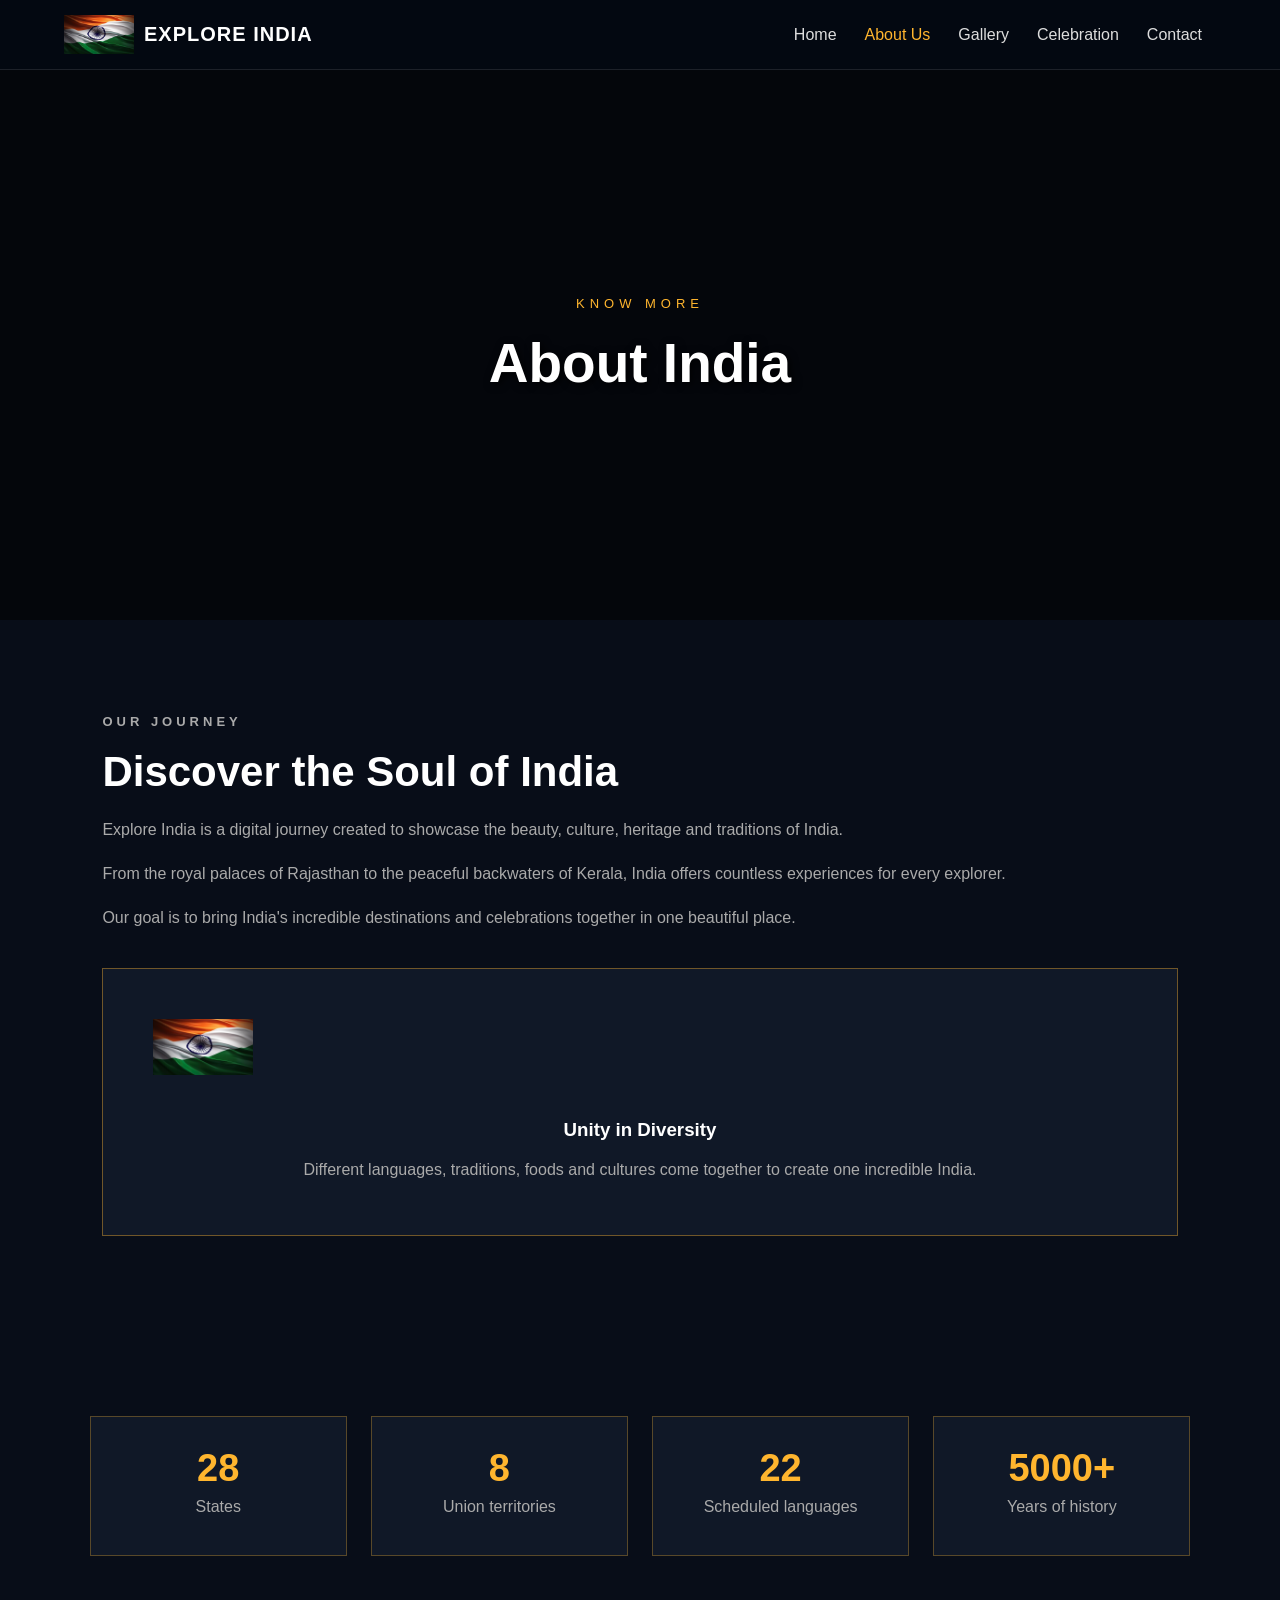
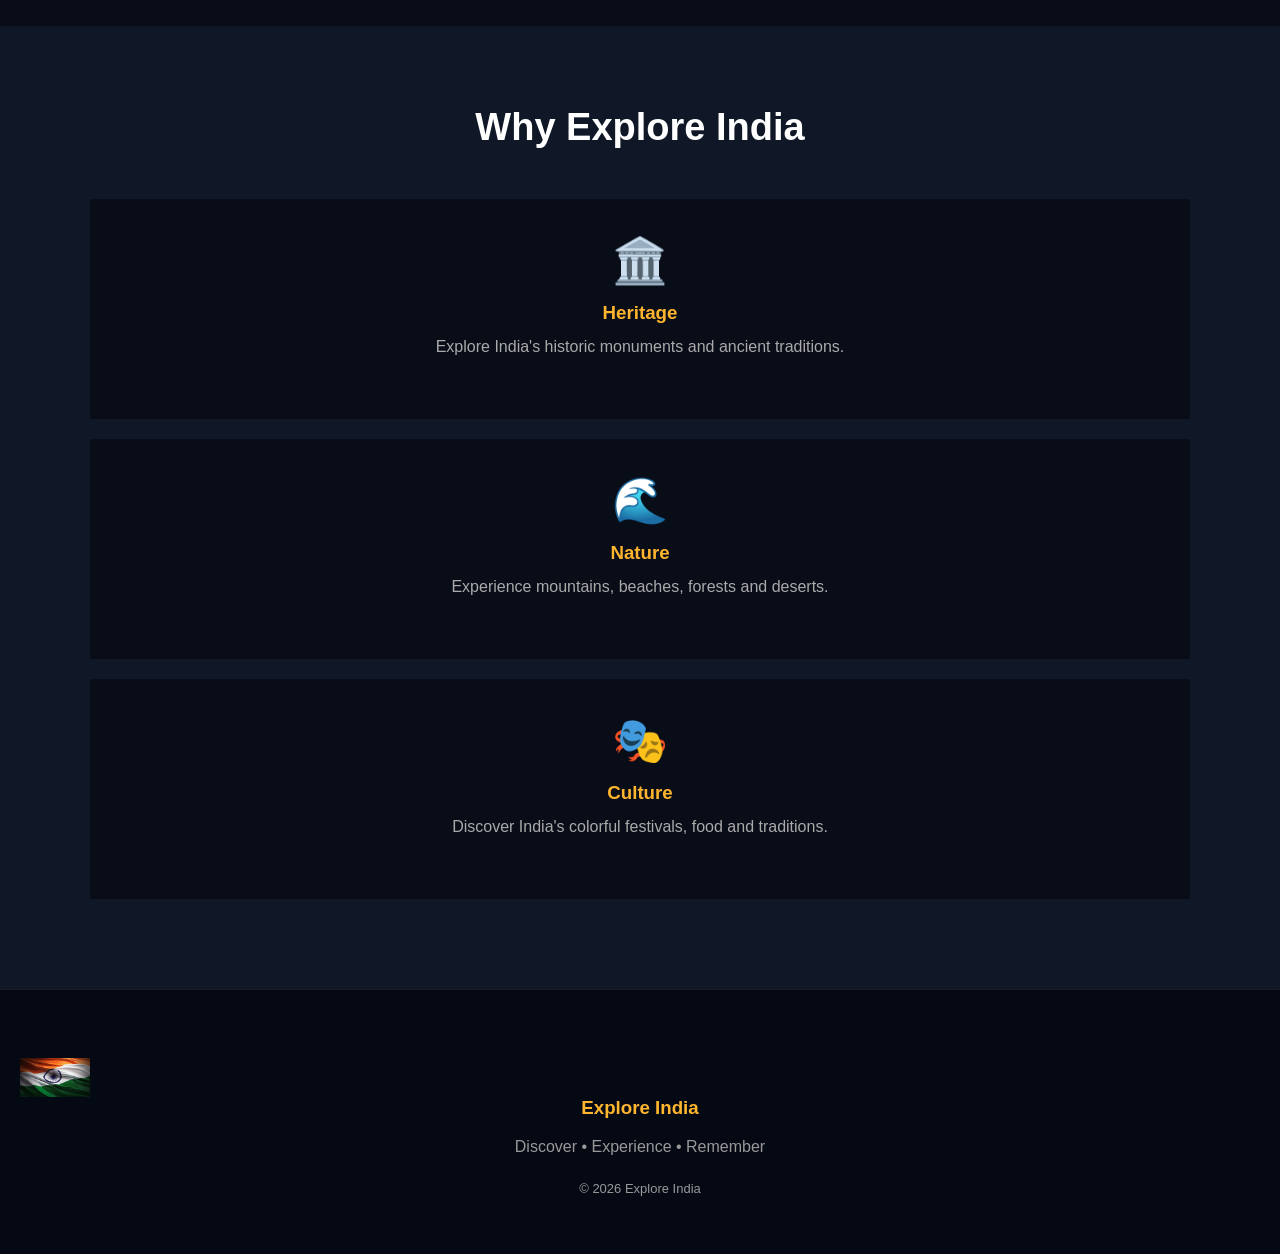
==== commit 2271e52a: "Fix about page markup and text" ====
--- a/about.html
+++ b/about.html
@@ -3,126 +3,73 @@
 <head>
     <meta charset="UTF-8">
     <meta name="viewport" content="width=device-width, initial-scale=1.0">
-    <title>Explore India</title>
+    <meta name="description" content="Learn about India's diverse culture, history and heritage.">
+    <title>Explore India | About Us</title>
+    <link rel="stylesheet" href="w3.css">
     <link rel="stylesheet" href="style.css">
-    <link rel="stylesheet" href="w3.css">
 </head>
-
 <body>
-    <nav class="navbar">
-        <div class="logo"><img src="flag.jpg" width="70px" alt="Explore India flag"> EXPLORE INDIA </div>
-
+    <nav class="navbar" aria-label="Main navigation">
+        <div class="logo"><img src="flag.jpg" width="70" alt="Indian flag"> EXPLORE INDIA</div>
         <div class="nav-links">
             <a href="index.html">Home</a>
-            <a href="about.html" class="active">About Us</a>
+            <a href="about.html" class="active" aria-current="page">About Us</a>
             <a href="gallery.html">Gallery</a>
             <a href="celebration.html">Celebration</a>
             <a href="contact.html">Contact</a>
         </div>
     </nav>
 
-    <section class="page-header">
-        <video autoplay muted loop playsinline class="bg-video">
-            <source src="https://res.cloudinary.com/nxivxf77/video/upload/v1793941338/tajmahal2.mp4">
-        </video>
+    <main>
+        <section class="page-header">
+            <video autoplay muted loop playsinline class="bg-video" aria-hidden="true">
+                <source src="https://res.cloudinary.com/nxivxf77/video/upload/v1793941338/tajmahal2.mp4" type="video/mp4">
+            </video>
+            <div class="header-overlay" aria-hidden="true"></div>
+            <p>KNOW MORE</p>
+            <h1>About India</h1>
+        </section>
 
-        <div class="header-overlay"></div>
-
-        <p>KNOW MORE</p>
-        <h1>About India</h1>
-    </section>
-
-    <section class="about-section w3-container">
-        <div class="w3-row-padding">
-            <div class="w3-half">
-                <p class="section-small">OUR JOURNEY</p>
-                <h2>Discover the Soul of India</h2>
-
-                <p>Explore India is a digital journey created to showcase the beauty, culture, heritage and traditions of India.</p>
-                <p>From the royal palaces of Rajasthan to the peaceful backwaters of Kerala, India offers countless experiences for every explorer.</p>
-                <p>Our goal is to bring India's incredible destinations and celebrations together in one beautiful place.</p>
-            </div>
-
-            <div class="w3-half">
-                <div class="about-box">
-                    <div class="about-icon"></div>
-                    <h3>
-                        <img src="flag.jpg" width="100px" alt="India flag"><br><br>
-                        Unity in Diversity
-                    </h3>
-                    <p>
-                        Different languages, traditions, foods and cultures come together to create one incredible India.
-                    </p>
+        <section class="about-section w3-container">
+            <div class="w3-row-padding">
+                <div class="w3-half">
+                    <p class="section-small">OUR JOURNEY</p>
+                    <h2>Discover the Soul of India</h2>
+                    <p>Explore India is a digital journey created to showcase the beauty, culture, heritage and traditions of India.</p>
+                    <p>From the royal palaces of Rajasthan to the peaceful backwaters of Kerala, India offers countless experiences for every explorer.</p>
+                    <p>Our goal is to bring India's incredible destinations and celebrations together in one beautiful place.</p>
+                </div>
+                <div class="w3-half">
+                    <div class="about-box">
+                        <h3><img src="flag.jpg" width="100" alt="Indian flag"><br><br>Unity in Diversity</h3>
+                        <p>Different languages, traditions, foods and cultures come together to create one incredible India.</p>
+                    </div>
                 </div>
             </div>
-        </div>
-    </section>
+        </section>
 
-    <section class="stats-section">
-        <div class="w3-row-padding">
-            <div class="w3-quarter w3-card">
-                <div class="stat-card">
-                    <h3>28</h3>
-                    <p>States</p>
-                </div>
+        <section class="stats-section" aria-label="India facts">
+            <div class="w3-row-padding">
+                <div class="w3-quarter"><div class="stat-card"><h3>28</h3><p>States</p></div></div>
+                <div class="w3-quarter"><div class="stat-card"><h3>8</h3><p>Union territories</p></div></div>
+                <div class="w3-quarter"><div class="stat-card"><h3>22</h3><p>Scheduled languages</p></div></div>
+                <div class="w3-quarter"><div class="stat-card"><h3>5000+</h3><p>Years of history</p></div></div>
             </div>
+        </section>
 
-            <div class="w3-quarter">
-                <div class="stat-card">
-                    <h3>8</h3>
-                    <p>Union territories</p>
-                </div>
+        <section class="features">
+            <h2>Why Explore India</h2>
+            <div class="w3-row-padding">
+                <div class="w3-third"><div class="feature-card"><span aria-hidden="true">🏛️</span><h3>Heritage</h3><p>Explore India's historic monuments and ancient traditions.</p></div></div>
+                <div class="w3-third"><div class="feature-card"><span aria-hidden="true">🌊</span><h3>Nature</h3><p>Experience mountains, beaches, forests and deserts.</p></div></div>
+                <div class="w3-third"><div class="feature-card"><span aria-hidden="true">🎭</span><h3>Culture</h3><p>Discover India's colorful festivals, food and traditions.</p></div></div>
             </div>
-
-            <div class="w3-quarter">
-                <div class="stat-card">
-                    <h3>22</h3>
-                    <p>Official languages</p>
-                </div>
-            </div>
-
-            <div class="w3-quarter">
-                <div class="stat-card">
-                    <h3>5000+</h3>
-                    <p>Years of history</p>
-                </div>
-            </div>
-        </div>
-    </section>
-
-    <section class="features">
-        <h2>Why Explore India</h2>
-
-        <div class="w3-row-padding">
-            <div class="w3-third">
-                <div class="feature-card">
-                    <span>🏛️</span>
-                    <h3>Heritage</h3>
-                    <p>Explore India's historic monuments and ancient traditions.</p>
-                </div>
-            </div>
-
-            <div class="w3-third">
-                <div class="feature-card">
-                    <span>🌊</span>
-                    <h3>Nature</h3>
-                    <p>Experience mountains, beaches, forests and deserts.</p>
-                </div>
-            </div>
-
-            <div class="w3-third">
-                <div class="feature-card">
-                    <span>🎭</span>
-                    <h3>Culture</h3>
-                    <p>Discover India's colorful festivals, food and traditions.</p>
-                </div>
-            </div>
-        </div>
-    </section>
+        </section>
+    </main>
 
     <footer>
-        <h3><img src="flag.jpg" width="70px" alt="Explore India flag"> Explore India </h3>
-        <p>Discover. Experience. Remember</p>
+        <h3><img src="flag.jpg" width="70" alt="Indian flag"> Explore India</h3>
+        <p>Discover • Experience • Remember</p>
         <p class="copyright">© 2026 Explore India</p>
     </footer>
 </body>
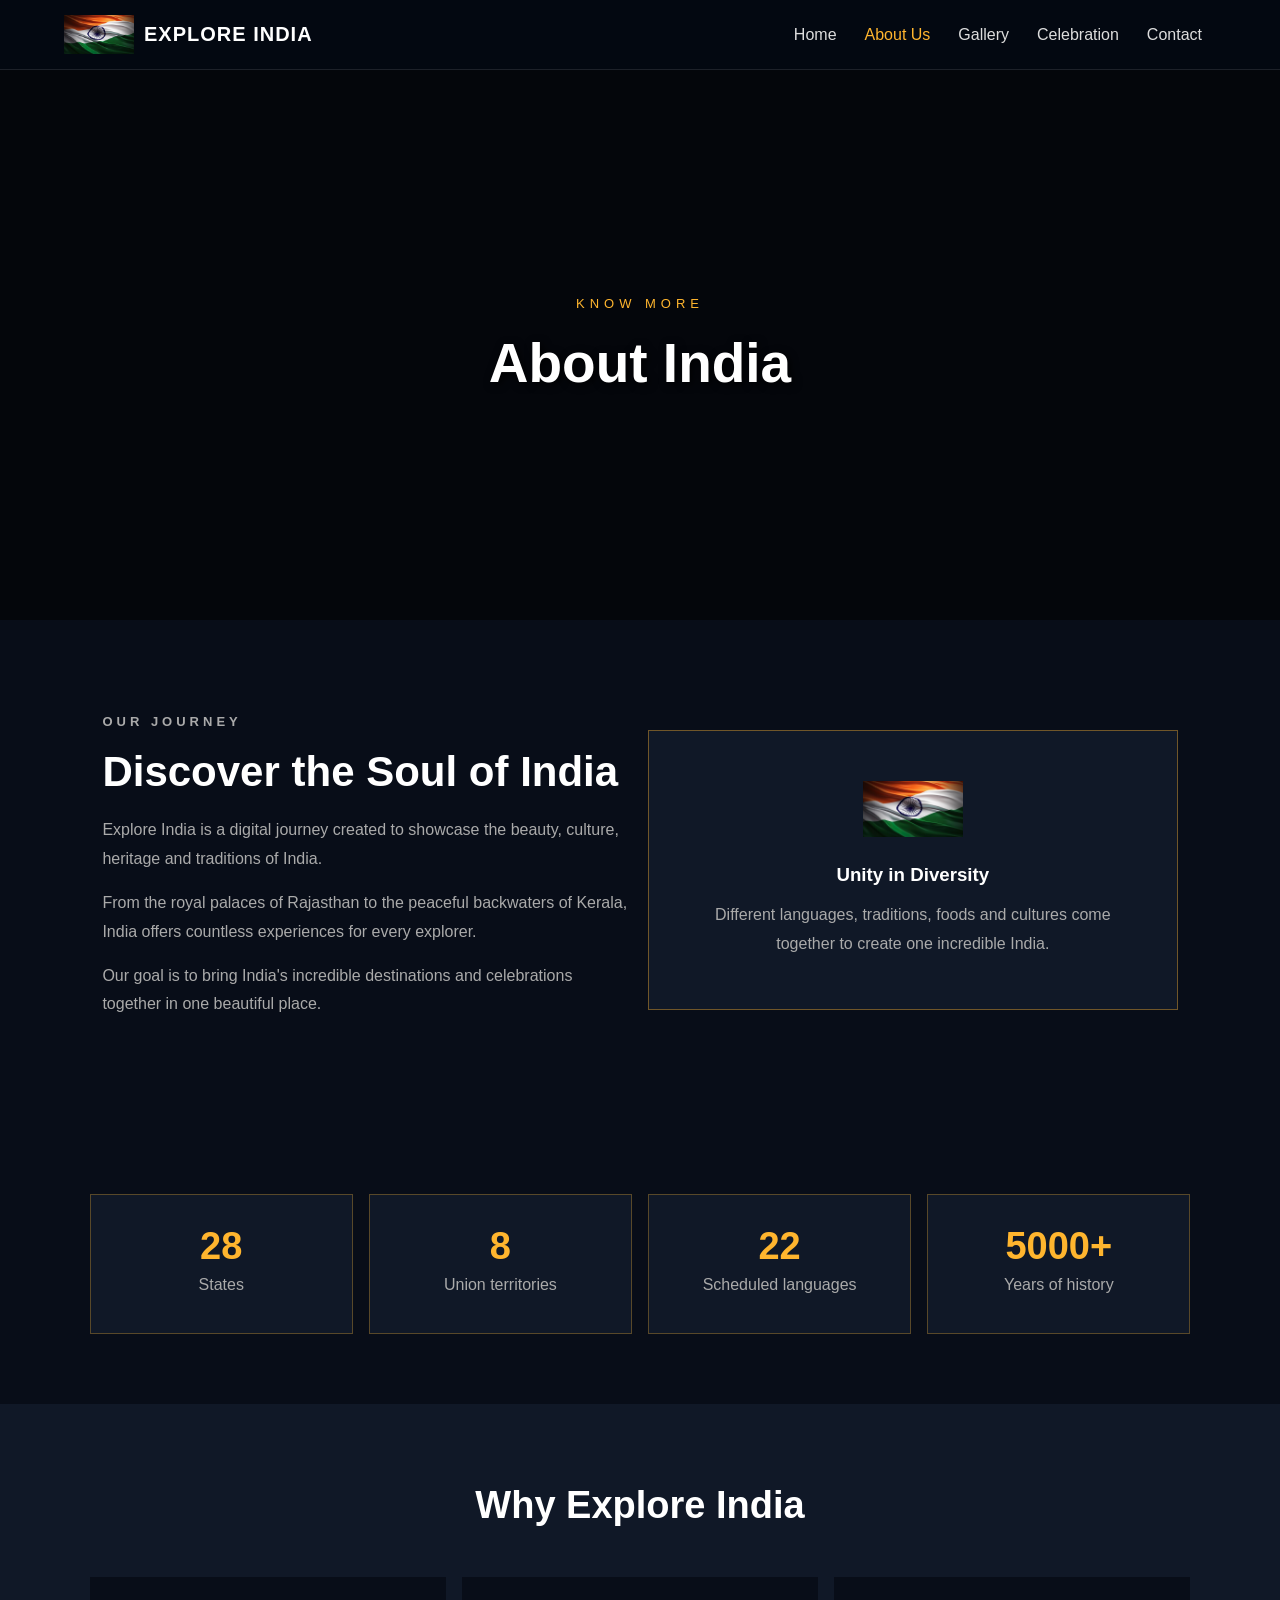
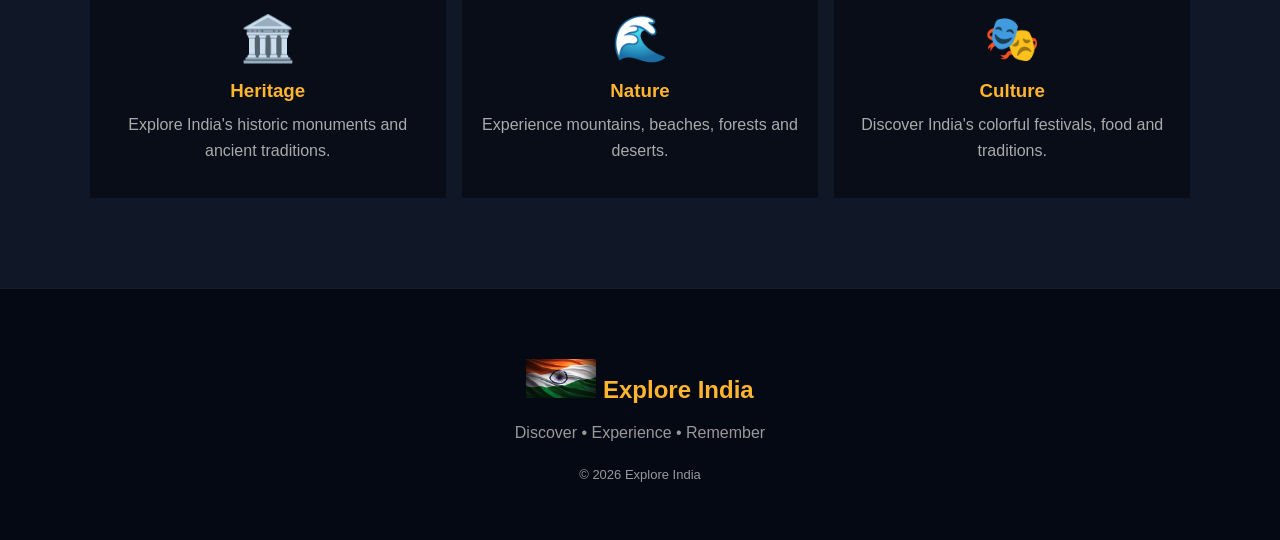
==== commit ac896778: "Fix website pages and responsive styles using only HTML and CSS" ====
--- a/about.html
+++ b/about.html
@@ -10,10 +10,10 @@
 </head>
 <body>
     <nav class="navbar" aria-label="Main navigation">
-        <div class="logo"><img src="flag.jpg" width="70" alt="Indian flag"> EXPLORE INDIA</div>
+        <a class="logo" href="index.html"><img src="flag.jpg" width="70" alt="Indian flag">EXPLORE INDIA</a>
         <div class="nav-links">
             <a href="index.html">Home</a>
-            <a href="about.html" class="active" aria-current="page">About Us</a>
+            <a class="active" href="about.html" aria-current="page">About Us</a>
             <a href="gallery.html">Gallery</a>
             <a href="celebration.html">Celebration</a>
             <a href="contact.html">Contact</a>
@@ -22,9 +22,7 @@
 
     <main>
         <section class="page-header">
-            <video autoplay muted loop playsinline class="bg-video" aria-hidden="true">
-                <source src="https://res.cloudinary.com/nxivxf77/video/upload/v1793941338/tajmahal2.mp4" type="video/mp4">
-            </video>
+            <video autoplay muted loop playsinline class="bg-video" aria-hidden="true"><source src="https://res.cloudinary.com/nxivxf77/video/upload/v1793941338/tajmahal2.mp4" type="video/mp4"></video>
             <div class="header-overlay" aria-hidden="true"></div>
             <p>KNOW MORE</p>
             <h1>About India</h1>
@@ -60,15 +58,15 @@
         <section class="features">
             <h2>Why Explore India</h2>
             <div class="w3-row-padding">
-                <div class="w3-third"><div class="feature-card"><span aria-hidden="true">🏛️</span><h3>Heritage</h3><p>Explore India's historic monuments and ancient traditions.</p></div></div>
-                <div class="w3-third"><div class="feature-card"><span aria-hidden="true">🌊</span><h3>Nature</h3><p>Experience mountains, beaches, forests and deserts.</p></div></div>
-                <div class="w3-third"><div class="feature-card"><span aria-hidden="true">🎭</span><h3>Culture</h3><p>Discover India's colorful festivals, food and traditions.</p></div></div>
+                <div class="w3-third"><article class="feature-card"><span aria-hidden="true">🏛️</span><h3>Heritage</h3><p>Explore India's historic monuments and ancient traditions.</p></article></div>
+                <div class="w3-third"><article class="feature-card"><span aria-hidden="true">🌊</span><h3>Nature</h3><p>Experience mountains, beaches, forests and deserts.</p></article></div>
+                <div class="w3-third"><article class="feature-card"><span aria-hidden="true">🎭</span><h3>Culture</h3><p>Discover India's colorful festivals, food and traditions.</p></article></div>
             </div>
         </section>
     </main>
 
     <footer>
-        <h3><img src="flag.jpg" width="70" alt="Indian flag"> Explore India</h3>
+        <h2><img src="flag.jpg" width="70" alt="Indian flag"> Explore India</h2>
         <p>Discover • Experience • Remember</p>
         <p class="copyright">© 2026 Explore India</p>
     </footer>
--- a/style.css
+++ b/style.css
@@ -1,684 +1,137 @@
-* {
-    box-sizing: border-box;
-}
+/* Explore India site styles */
+* { box-sizing: border-box; }
+html { scroll-behavior: smooth; overflow-x: hidden; }
+body { margin: 0; padding-top: 70px; font-family: Arial, sans-serif; background: #080d18; color: #fff; }
+img, video { max-width: 100%; }
+a { color: inherit; }
 
-html {
-    scroll-behavior: smooth;
-    overflow-x: hidden;
-}
+/* Shared navigation */
+.navbar { position: fixed; inset: 0 0 auto; z-index: 20; min-height: 70px; background: rgba(4,9,18,.98); display: flex; align-items: center; justify-content: space-between; gap: 16px; padding: 0 5%; border-bottom: 1px solid rgba(255,255,255,.1); }
+.logo { display: flex; align-items: center; gap: 10px; color: #fff; font-size: 20px; font-weight: bold; letter-spacing: 1px; white-space: nowrap; text-decoration: none; }
+.logo img { width: 70px; height: auto; }
+.nav-links { display: flex; flex-wrap: wrap; justify-content: flex-end; }
+.nav-links a { color: #ddd; text-decoration: none; padding: 25px 14px; white-space: nowrap; transition: color .3s; }
+.nav-links a:hover, .nav-links a.active { color: #ffb52e; }
+.nav-links a:focus-visible, .logo:focus-visible, .explore-btn:focus-visible, .send-btn:focus-visible { outline: 2px solid #ffb52e; outline-offset: 3px; }
 
-body {
-    margin: 0;
-    padding-top: 70px;
-    font-family: Arial, sans-serif;
-    background: #080d18;
-    color: #fff;
-}
+/* Home hero */
+.hero { min-height: 650px; display: flex; align-items: center; padding: 60px 8%; position: relative; overflow: hidden; }
+.bg-video { position: absolute; inset: 0; width: 100%; height: 100%; object-fit: cover; z-index: 0; }
+.video-overlay { position: absolute; inset: 0; background: rgba(0,0,0,.58); z-index: 1; pointer-events: none; }
+.hero-content { max-width: 650px; position: relative; z-index: 2; }
+.small-title, .section-small { color: #ffb52e; letter-spacing: 4px; font-size: 13px; font-weight: bold; margin: 0 0 10px; }
+.hero h1 { font-size: 80px; line-height: .9; margin: 20px 0 25px; letter-spacing: 5px; text-shadow: 2px 2px 8px rgba(0,0,0,.9); }
+.hero h1 span { color: #ffb52e; }
+.hero-content > p:not(.small-title) { color: #eee; font-size: 18px; line-height: 1.7; margin: 0 0 10px; text-shadow: 1px 1px 5px rgba(0,0,0,.9); }
+.explore-btn { display: inline-block; margin-top: 20px; padding: 15px 28px; background: #ffb52e; color: #111; text-decoration: none; font-weight: bold; transition: .3s; }
+.explore-btn:hover { background: #fff; transform: translateY(-3px); }
 
-img, video {
-    max-width: 100%;
-    display: block;
-}
+/* Home introduction and destination cards */
+.intro { text-align: center; padding: 90px 10% 50px; }
+.intro h2, .about-section h2, .contact-section h2 { font-size: 42px; margin: 15px 0 20px; }
+.intro-text { max-width: 700px; margin: 0 auto; color: #aaa; line-height: 1.8; }
+.intro-highlights { display: flex; justify-content: center; gap: 40px; margin-top: 40px; flex-wrap: wrap; }
+.intro-item { text-align: center; }
+.intro-item span { display: block; font-size: 36px; margin-bottom: 8px; }
+.intro-item h3 { margin: 0; color: #ffb52e; font-size: 16px; letter-spacing: 1px; }
+.destination-section { padding: 20px 6% 80px; }
+.place-card { height: 350px; margin: 15px 0; display: flex; align-items: flex-end; padding: 25px; position: relative; overflow: hidden; }
+.card-video { position: absolute; inset: 0; width: 100%; height: 100%; object-fit: cover; z-index: 0; }
+.place-card::after { content: ""; position: absolute; inset: 0; background: linear-gradient(transparent, rgba(0,0,0,.78)); z-index: 1; pointer-events: none; }
+.place-card > div { position: relative; z-index: 2; }
+.place-card h2 { font-size: 30px; margin: 0; }
+.place-card p { color: #ddd; margin: 5px 0 0; }
+.quote-section { padding: 100px 20px; text-align: center; background: #111827; }
+.quote-section h2 { font-size: 32px; line-height: 1.5; margin: 0; }
 
-.navbar {
-    position: fixed;
-    inset: 0 0 auto;
-    z-index: 9999;
-    min-height: 70px;
-    background: rgba(4, 9, 18, .98);
-    display: flex;
-    align-items: center;
-    justify-content: space-between;
-    gap: 16px;
-    padding: 0 5%;
-    border-bottom: 1px solid rgba(255,255,255,.1);
-}
+/* Inner page headers */
+.page-header { min-height: 550px; display: flex; flex-direction: column; justify-content: center; align-items: center; text-align: center; position: relative; overflow: hidden; background: #0a0f1a; padding: 30px 20px; }
+.page-header .bg-video { z-index: 0; }
+.page-header .header-overlay { position: absolute; inset: 0; background: rgba(0,0,0,.58); z-index: 1; pointer-events: none; }
+.page-header p, .page-header h1 { position: relative; z-index: 2; }
+.page-header p { color: #ffb52e; letter-spacing: 5px; font-size: 13px; margin: 0 0 10px; }
+.page-header h1 { font-size: 55px; margin: 10px 0 0; color: #fff; text-shadow: 2px 2px 8px #000; }
 
-.logo {
-    display: flex;
-    align-items: center;
-    gap: 10px;
-    font-size: 20px;
-    font-weight: bold;
-    letter-spacing: 1px;
-    white-space: nowrap;
-}
+/* About page */
+.about-section { padding: 90px 8%; }
+.about-section p { color: #aaa; line-height: 1.8; margin: 0 0 15px; }
+.about-box { padding: 50px; margin: 20px 0; text-align: center; border: 1px solid rgba(255,181,46,.4); background: #101827; font-size: 16px; }
+.about-box img { height: auto; }
+.about-box h3 { margin: 0 0 15px; }
+.about-box p { margin: 0; }
+.features { background: #101827; padding: 80px 7%; text-align: center; }
+.features > h2 { font-size: 38px; margin: 0 0 40px; }
+.feature-card { padding: 35px 20px; margin: 10px 0; background: #080d18; min-height: 220px; }
+.feature-card span { font-size: 45px; }
+.feature-card h3 { color: #ffb52e; margin: 15px 0 10px; }
+.feature-card p { color: #aaa; line-height: 1.6; margin: 0; }
 
-.nav-links {
-    display: flex;
-    flex-wrap: wrap;
-    justify-content: flex-end;
-}
+/* Gallery and festival cards */
+.gallery-section { padding: 70px 7%; }
+.gallery-title { text-align: center; font-size: 42px; margin: 0 0 40px; }
+.center { text-align: center; }
+.gallery-card, .festival-image { height: 340px; margin: 15px 0; position: relative; display: flex; align-items: flex-end; padding: 25px; overflow: hidden; transition: transform .3s; }
+.gallery-card:hover, .festival-image:hover { transform: translateY(-5px); }
+.gallery-card::after, .festival-image::after { content: ""; position: absolute; inset: 0; background: linear-gradient(transparent 25%, rgba(0,0,0,.88)); z-index: 1; pointer-events: none; }
+.gallery-text, .festival-image > div { position: relative; z-index: 2; }
+.gallery-text h3, .festival-image h2 { margin: 0; font-size: 25px; }
+.gallery-text p, .festival-image p { color: #ddd; margin: 5px 0 0; }
+.celebration-header { position: relative; }
+.festival-intro { text-align: center; padding: 80px 20px 40px; }
+.festival-intro h2 { font-size: 42px; }
+.festival-intro > p:last-child { color: #aaa; max-width: 600px; margin: 15px auto 0; line-height: 1.7; }
+.festival-gallery { padding: 20px 7% 80px; }
 
-.nav-links a {
-    color: #ddd;
-    text-decoration: none;
-    padding: 25px 14px;
-    white-space: nowrap;
-    transition: color .3s;
-}
+/* Contact page */
+.contact-section { padding: 90px 8%; }
+.contact-info p { color: #aaa; line-height: 1.7; margin: 0 0 15px; }
+.contact-info a { color: #ffcf70; }
+.contact-item { margin-top: 30px; }
+.contact-item strong { color: #ffb52e; }
+.contact-form { background: #101827; padding: 35px; margin-top: 20px; }
+.contact-form h3 { font-size: 28px; margin: 0 0 10px; }
+.contact-form label { display: block; margin: 20px 0 7px; }
+.contact-form input, .contact-form textarea { display: block; background: #080d18; color: #fff; border: 1px solid #334155; padding: 14px; width: 100%; font: inherit; }
+.contact-form textarea { min-height: 130px; resize: vertical; }
+.contact-form input:focus, .contact-form textarea:focus { border-color: #ffb52e; outline: 2px solid rgba(255,181,46,.25); }
+.form-note { color: #aaa; font-size: 13px; line-height: 1.5; }
+.send-btn { margin-top: 25px; padding: 14px 25px; background: #ffb52e; color: #111; border: 0; font-weight: bold; cursor: pointer; transition: .3s; }
+.send-btn:hover { background: #fff; transform: translateY(-3px); }
 
-.nav-links a:hover,
-.nav-links a.active {
-    color: #ffb52e;
-}
-
-.hero {
-    min-height: 650px;
-    display: flex;
-    align-items: center;
-    padding: 60px 8%;
-    position: relative;
-    overflow: hidden;
-}
-
-.bg-video {
-    position: absolute;
-    inset: 0;
-    width: 100%;
-    height: 100%;
-    object-fit: cover;
-    z-index: 0;
-}
-
-.video-overlay {
-    position: absolute;
-    inset: 0;
-    background: rgba(0,0,0,.6);
-    z-index: 1;
-}
-
-.hero-content {
-    max-width: 650px;
-    position: relative;
-    z-index: 2;
-}
-
-.small-title,
-.section-small {
-    color: #ffb52e;
-    letter-spacing: 4px;
-    font-size: 13px;
-    font-weight: bold;
-    margin: 0 0 10px;
-}
-
-.hero h1 {
-    font-size: 80px;
-    line-height: .9;
-    margin: 20px 0 25px;
-    letter-spacing: 5px;
-    text-shadow: 2px 2px 8px rgba(0,0,0,.9);
-}
-
-.hero h1 span { color: #ffb52e; }
-
-.hero-content > p:not(.small-title) {
-    color: #eee;
-    font-size: 18px;
-    line-height: 1.7;
-    margin: 0 0 10px;
-    text-shadow: 1px 1px 5px rgba(0,0,0,.9);
-}
-
-.explore-btn {
-    display: inline-block;
-    margin-top: 20px;
-    padding: 15px 28px;
-    background: #ffb52e;
-    color: #111;
-    text-decoration: none;
-    font-weight: bold;
-    transition: .3s;
-}
-
-.explore-btn:hover {
-    background: #fff;
-    transform: translateY(-3px);
-}
-
-.intro {
-    text-align: center;
-    padding: 90px 10% 50px;
-}
-
-.intro h2,
-.about-section h2,
-.contact-section h2,
-.festival-intro h2,
-.gallery-title {
-    font-size: 42px;
-    margin: 15px 0 20px;
-}
-
-.intro-text {
-    max-width: 700px;
-    margin: 0 auto;
-    color: #aaa;
-    line-height: 1.8;
-}
-
-.intro-highlights {
-    display: flex;
-    justify-content: center;
-    gap: 40px;
-    margin-top: 40px;
-    flex-wrap: wrap;
-}
-
-.intro-item {
-    text-align: center;
-}
-
-.intro-item span {
-    display: block;
-    font-size: 36px;
-    margin-bottom: 8px;
-}
-
-.intro-item h4 {
-    margin: 0;
-    color: #ffb52e;
-    font-size: 16px;
-    letter-spacing: 1px;
-}
-
-.destination-section {
-    padding: 20px 6% 80px;
-}
-
-.place-card {
-    height: 350px;
-    margin: 15px 0;
-    display: flex;
-    align-items: flex-end;
-    padding: 25px;
-    position: relative;
-    overflow: hidden;
-}
-
-.card-video {
-    position: absolute;
-    inset: 0;
-    width: 100%;
-    height: 100%;
-    object-fit: cover;
-    z-index: 0;
-}
-
-.place-card::after {
-    content: "";
-    position: absolute;
-    inset: 0;
-    background: linear-gradient(transparent, rgba(0,0,0,.75));
-    z-index: 1;
-}
-
-.place-card > div {
-    position: relative;
-    z-index: 2;
-}
-
-.place-card h3 {
-    font-size: 30px;
-    margin: 0;
-}
-
-.place-card p {
-    color: #ddd;
-    margin: 5px 0 0;
-}
-
-.quote-section {
-    padding: 100px 20px;
-    text-align: center;
-    background: #111827;
-}
-
-.quote-section h2 {
-    font-size: 32px;
-    line-height: 1.5;
-    margin: 0;
-}
-
-.page-header {
-    min-height: 550px;
-    display: flex;
-    flex-direction: column;
-    justify-content: center;
-    align-items: center;
-    text-align: center;
-    position: relative;
-    overflow: hidden;
-    background: #0a0f1a;
-}
-
-.page-header .bg-video {
-    position: absolute;
-    inset: 0;
-    width: 100%;
-    height: 100%;
-    object-fit: cover;
-    z-index: 0;
-}
-
-.page-header .header-overlay {
-    position: absolute;
-    inset: 0;
-    background: rgba(0,0,0,.58);
-    z-index: 1;
-}
-
-.page-header p,
-.page-header h1 {
-    position: relative;
-    z-index: 2;
-}
-
-.page-header p {
-    color: #ffb52e;
-    letter-spacing: 5px;
-    font-size: 13px;
-    margin: 0 0 10px;
-}
-
-.page-header h1 {
-    font-size: 55px;
-    margin: 10px 0 0;
-    color: #fff;
-    text-shadow: 2px 2px 8px #000;
-}
-
-.about-section {
-    padding: 90px 8%;
-}
-
-.about-section p {
-    color: #aaa;
-    line-height: 1.8;
-    margin: 0 0 15px;
-}
-
-.about-box {
-    padding: 50px;
-    margin: 20px 0;
-    text-align: center;
-    border: 1px solid rgba(255,181,46,.4);
-    background: #101827;
-    font-size: 16px;
-}
-
-.about-icon {
-    font-size: 70px;
-    margin-bottom: 15px;
-}
-
-.about-box h3 {
-    margin: 0 0 15px;
-}
-
-.about-box p {
-    margin: 0;
-}
-
-.features {
-    background: #101827;
-    padding: 80px 7%;
-    text-align: center;
-}
-
-.features h2 {
-    font-size: 38px;
-    margin: 0 0 40px;
-}
-
-.feature-card {
-    padding: 35px 20px;
-    margin: 10px 0;
-    background: #080d18;
-    min-height: 220px;
-}
-
-.feature-card span {
-    font-size: 45px;
-}
-
-.feature-card h3 {
-    color: #ffb52e;
-    margin: 15px 0 10px;
-}
-
-.feature-card p {
-    color: #aaa;
-    line-height: 1.6;
-    margin: 0;
-}
-
-.gallery-section {
-    padding: 70px 7%;
-}
-
-.gallery-title {
-    text-align: center;
-    margin-bottom: 40px;
-}
-
-.center {
-    text-align: center;
-}
-
-.gallery-grid,
-.festival-gallery .w3-row-padding {
-    display: flex;
-    flex-wrap: wrap;
-    margin: 0 -12px;
-}
-
-.gallery-grid > .w3-third,
-.gallery-grid > .gallery-item,
-.festival-gallery .w3-row-padding > .w3-third,
-.festival-gallery .w3-row-padding > .w3-col {
-    width: 33.3333%;
-    padding: 0 12px;
-    box-sizing: border-box;
-}
-
-.gallery-card,
-.festival-image {
-    height: 340px;
-    margin: 12px 0;
-    position: relative;
-    display: flex;
-    align-items: flex-end;
-    padding: 25px;
-    overflow: hidden;
-    transition: transform .4s;
-}
-
-.gallery-card:hover,
-.festival-image:hover {
-    transform: translateY(-8px);
-}
-
-.gallery-card::after,
-.festival-image::after {
-    content: "";
-    position: absolute;
-    inset: 0;
-    background: linear-gradient(transparent 25%, rgba(0,0,0,.9));
-    z-index: 1;
-}
-
-.gallery-text,
-.festival-image > div {
-    position: relative;
-    z-index: 2;
-}
-
-.gallery-text h2 {
-    margin: 0;
-    font-size: 25px;
-}
-
-.gallery-text p,
-.festival-image p {
-    color: #ddd;
-    margin: 5px 0 0;
-}
-
-.festival-intro {
-    text-align: center;
-    padding: 80px 20px 40px;
-}
-
-.festival-intro h2 {
-    font-size: 42px;
-}
-
-.festival-intro > p:last-child {
-    color: #aaa;
-    max-width: 600px;
-    margin: 15px auto 0;
-}
-
-.festival-gallery {
-    padding: 20px 7% 80px;
-}
-
-.festival-image h3 {
-    font-size: 27px;
-    margin: 0;
-}
-
-.contact-section {
-    padding: 90px 8%;
-}
-
-.contact-info p {
-    color: #aaa;
-    line-height: 1.7;
-    margin: 0 0 15px;
-}
-
-.contact-item {
-    margin-top: 30px;
-}
-
-.contact-item strong {
-    color: #ffb52e;
-}
-
-.contact-form {
-    background: #101827;
-    padding: 35px;
-    margin-top: 20px;
-}
-
-.contact-form h3 {
-    font-size: 28px;
-    margin: 0 0 10px;
-}
-
-.contact-form label {
-    display: block;
-    margin: 20px 0 7px;
-}
-
-.contact-form input,
-.contact-form textarea {
-    background: #080d18;
-    color: #fff;
-    border: 1px solid #334155;
-    padding: 14px;
-    width: 100%;
-}
-
-.contact-form textarea {
-    height: 130px;
-    resize: vertical;
-}
-
-.contact-form input:focus,
-.contact-form textarea:focus {
-    border-color: #ffb52e;
-    outline: 2px solid rgba(255,181,46,.25);
-}
-
-.send-btn {
-    margin-top: 25px;
-    padding: 14px 25px;
-    background: #ffb52e;
-    border: 0;
-    font-weight: bold;
-    cursor: pointer;
-    transition: .3s;
-}
-
-.send-btn:hover {
-    background: #fff;
-    transform: translateY(-3px);
-}
-
-.stats-section {
-    padding: 60px 7%;
-    text-align: center;
-    background: #080d18;
-}
-
-.stat-card {
-    padding: 30px 15px;
-    margin: 10px 0;
-    background: #101827;
-    border: 1px solid rgba(255,181,46,.3);
-    min-height: 140px;
-}
-
-.stat-card h3 {
-    font-size: 38px;
-    color: #ffb52e;
-    margin: 0;
-}
-
-.stat-card p {
-    color: #aaa;
-    margin: 8px 0 0;
-}
-
-footer {
-    text-align: center;
-    padding: 50px 20px;
-    background: #050914;
-    border-top: 1px solid rgba(255,255,255,.08);
-}
-
-footer h3 {
-    color: #ffb52e;
-}
-
-footer p {
-    color: #999;
-    margin: 8px 0;
-}
-
-.copyright {
-    font-size: 13px;
-    margin-top: 25px;
-}
-
-@media (max-width: 900px) {
-    .gallery-grid > .w3-third,
-    .gallery-grid > .gallery-item,
-    .festival-gallery .w3-row-padding > .w3-third,
-    .festival-gallery .w3-row-padding > .w3-col {
-        width: 50%;
-    }
-}
+/* Statistics and footer */
+.stats-section { padding: 60px 7%; text-align: center; background: #080d18; }
+.stat-card { padding: 30px 15px; margin: 10px 0; background: #101827; border: 1px solid rgba(255,181,46,.3); min-height: 140px; }
+.stat-card h3 { font-size: 38px; color: #ffb52e; margin: 0; }
+.stat-card p { color: #aaa; margin: 8px 0 0; }
+footer { text-align: center; padding: 50px 20px; background: #050914; border-top: 1px solid rgba(255,255,255,.08); }
+footer h2 { color: #ffb52e; font-size: 24px; }
+footer p { color: #999; margin: 8px 0; }
+footer img { height: auto; }
+.copyright { font-size: 13px; margin-top: 25px; }
 
 @media (max-width: 700px) {
-    body {
-        padding-top: 120px;
-    }
-
-    .navbar {
-        flex-direction: column;
-        justify-content: center;
-        gap: 0;
-        padding: 10px;
-    }
-
-    .logo {
-        justify-content: center;
-        padding-bottom: 8px;
-        font-size: 17px;
-    }
-
-    .logo img {
-        width: 48px;
-    }
-
-    .nav-links {
-        justify-content: center;
-        width: 100%;
-    }
-
-    .nav-links a {
-        padding: 9px 8px;
-        font-size: 13px;
-    }
-
-    .hero {
-        min-height: 550px;
-        padding: 40px 7%;
-    }
-
-    .hero h1 {
-        font-size: 50px;
-    }
-
-    .hero-content > p:not(.small-title) {
-        font-size: 16px;
-    }
-
-    .page-header {
-        min-height: 420px;
-    }
-
-    .page-header h1 {
-        font-size: 38px;
-    }
-
-    .intro h2,
-    .about-section h2,
-    .contact-section h2,
-    .festival-intro h2,
-    .gallery-title {
-        font-size: 30px;
-    }
-
-    .contact-form {
-        margin-top: 40px;
-    }
-
-    .stat-card h3 {
-        font-size: 32px;
-    }
-
-    .intro-highlights {
-        gap: 25px;
-    }
-
-    .quote-section h2 {
-        font-size: 22px;
-    }
-
-    .place-card,
-    .gallery-card,
-    .festival-image {
-        height: 280px;
-    }
-
-    .about-box {
-        padding: 30px 20px;
-    }
-
-    .about-section,
-    .contact-section {
-        padding: 60px 5%;
-    }
-
-    .features,
-    .gallery-section,
-    .festival-gallery {
-        padding-left: 5%;
-        padding-right: 5%;
-    }
+    body { padding-top: 116px; }
+    .navbar { flex-direction: column; justify-content: center; gap: 0; padding: 8px 10px; }
+    .logo { justify-content: center; padding-bottom: 6px; font-size: 17px; }
+    .logo img { width: 42px; }
+    .nav-links { justify-content: center; width: 100%; }
+    .nav-links a { padding: 8px 7px; font-size: 12px; }
+    .hero { min-height: 550px; padding: 40px 7%; }
+    .hero h1 { font-size: 50px; }
+    .hero-content > p:not(.small-title) { font-size: 16px; }
+    .page-header { min-height: 420px; }
+    .page-header h1 { font-size: 38px; }
+    .intro h2, .about-section h2, .contact-section h2, .festival-intro h2, .gallery-title { font-size: 30px; }
+    .contact-form { margin-top: 30px; padding: 25px 20px; }
+    .stat-card h3 { font-size: 32px; }
+    .intro-highlights { gap: 25px; }
+    .quote-section h2 { font-size: 22px; }
+    .place-card, .gallery-card, .festival-image { height: 280px; }
+    .about-box { padding: 30px 20px; }
+    .about-section, .contact-section { padding: 60px 5%; }
+    .features, .gallery-section, .festival-gallery { padding-left: 5%; padding-right: 5%; }
 }
-
-@media (max-width: 600px) {
-    .gallery-grid > .w3-third,
-    .gallery-grid > .gallery-item,
-    .festival-gallery .w3-row-padding > .w3-third,
-    .festival-gallery .w3-row-padding > .w3-col {
-        width: 100%;
-    }
+@media (prefers-reduced-motion: reduce) {
+    html { scroll-behavior: auto; }
+    *, *::before, *::after { transition-duration: .01ms !important; }
 }
